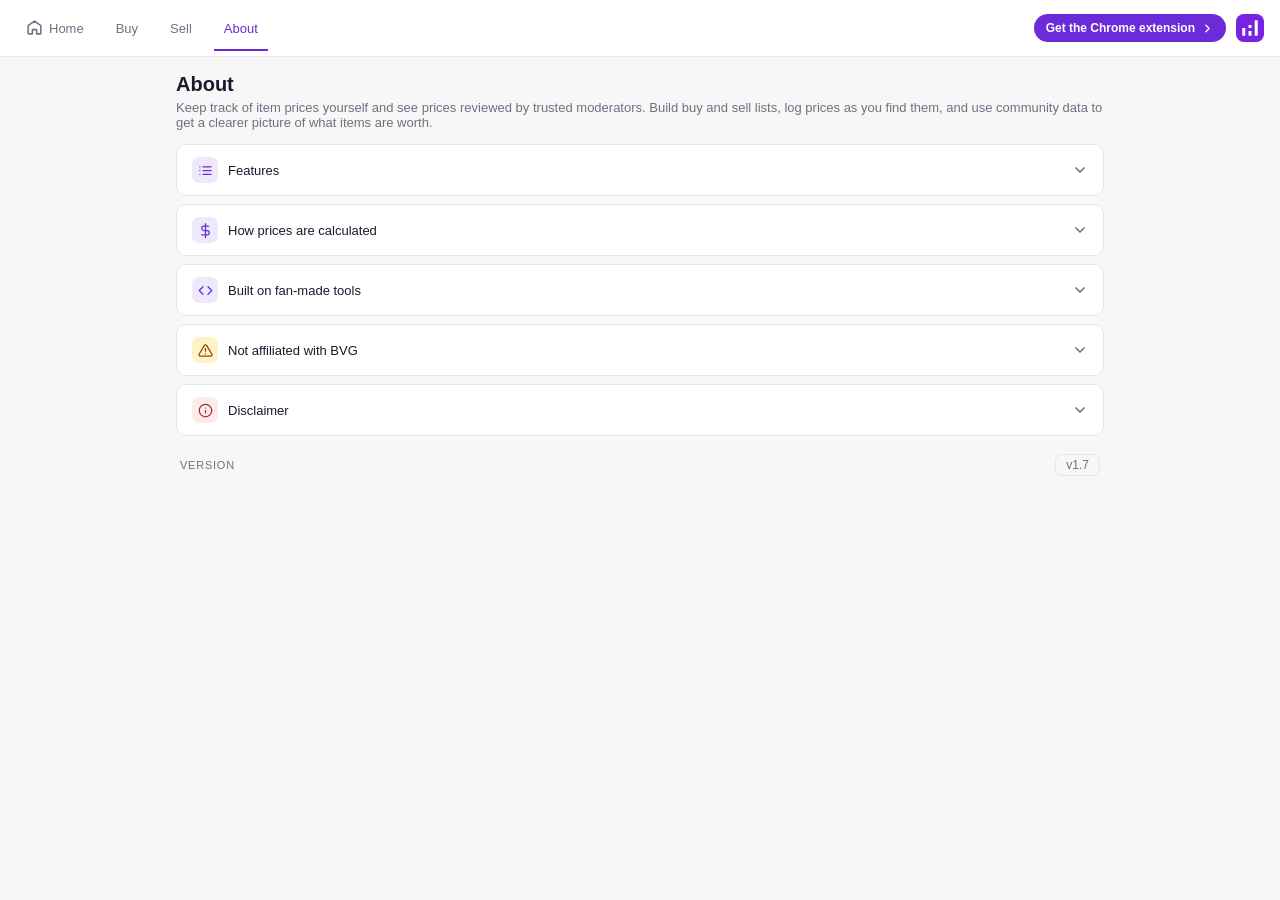
==== about.html @ 161c9d7c "Add files via upload" ====
<!DOCTYPE html>
<html lang="en">
<head>
  <meta charset="UTF-8" />
  <meta name="viewport" content="width=device-width, initial-scale=1.0" />
  <title>YoWorld Price Guide | YoWorld Item Prices and Trading</title>
  <meta name="description" content="YoWorld Price Guide: look up YoWorld item prices, see what items are trading for, and build your YoWorld buy and sell lists." />
  <meta name="keywords" content="YoWorld, YoWorld info, YoWorld price guide, YoWorld prices, YoWorld item values, YoWorld price checker, YoWorld trading, YoWorld buy and sell" />
  <meta name="theme-color" content="#6c2bd9" />
  <meta property="og:title" content="YoWorld Price Guide" />
  <meta property="og:description" content="Look up YoWorld item prices, see what items are trading for, and build your buy and sell lists." />
  <meta property="og:type" content="website" />
  <meta property="og:image" content="icons/logo-192.png" />
  <meta name="twitter:card" content="summary" />
  <link rel="icon" href="icons/logo-48.png" sizes="48x48" type="image/png" />
  <link rel="icon" href="icons/logo.svg" type="image/svg+xml" />
  <link rel="icon" href="icons/logo-192.png" sizes="192x192" type="image/png" />
  <link rel="apple-touch-icon" href="icons/logo-192.png" />
  <link rel="stylesheet" href="style.css" />
  <link rel="stylesheet" href="site.css" />
</head>
<body data-page="info">

  <header>
    <nav>
      <a class="tab" data-tab="search" href="index.html" title="Home">
        <svg viewBox="0 0 24 24" fill="none" stroke="currentColor" stroke-width="2.2" stroke-linecap="round" stroke-linejoin="round" style="margin-right:6px"><path d="M3 9.5L12 3l9 6.5V20a1 1 0 0 1-1 1h-5v-6h-6v6H4a1 1 0 0 1-1-1z"/></svg>
        Home
      </a>
      <a class="tab" data-tab="buy" href="buy.html">
        Buy
        <span class="tab-badge hidden" id="header-buy-count">0</span>
      </a>
      <a class="tab" data-tab="sell" href="sell.html">
        Sell
        <span class="tab-badge hidden" id="header-sell-count">0</span>
      </a>
      <a class="tab active" data-tab="info" href="about.html">About</a>
    </nav>
    <div class="header-actions">
      <button id="close-btn" title="Close">✕</button>
    </div>
    <a class="extension-cta" href="https://chromewebstore.google.com/detail/yoworld-price-tracker/igjnolfolimleiaifpfkighmebpeecmc?hl=en-GB&utm_source=ext_sidebar" target="_blank" rel="noopener">
      Get the Chrome extension
      <svg viewBox="0 0 24 24" fill="none" stroke="currentColor" stroke-width="2.4" stroke-linecap="round" stroke-linejoin="round" width="13" height="13"><polyline points="9 18 15 12 9 6"/></svg>
    </a>
    <img class="site-logo" src="icons/logo.svg" alt="YoWorld Price Guide logo" />

  </header>

  <div id="price-request-banner" class="price-request-banner hidden"></div>
  <div id="submit-reminder-banner" class="price-request-banner hidden"></div>

  <main>

    <!-- SEARCH TAB -->
    <div class="tab-content" id="tab-search">
      <section class="landing">
        <div class="hero">
          <h1 class="hero-title">YoWorld Price Guide</h1>
          <p class="hero-sub">Community-tracked values for every YoWorld item. Search, compare, and build your buy or sell list.</p>
          <div class="search-box">
            <div class="input-wrap">
              <svg class="input-icon" viewBox="0 0 24 24" fill="none" stroke="#6c2bd9" stroke-width="2.2" stroke-linecap="round" stroke-linejoin="round"><circle cx="11" cy="11" r="7"/><line x1="16.5" y1="16.5" x2="22" y2="22"/></svg>
              <input id="search-input" type="text" placeholder="Search for an item…" />
            </div>
            <button id="search-btn">Search</button>
          </div>
          <p class="hero-hint">Part of a name works too, in any order. Try "hair latte".</p>
        </div>

        <div class="search-filter-row" style="margin-top:14px">
          <div class="segmented" role="group" aria-label="Filter by store status">
            <button class="segmented-opt active" data-action="search-status" data-status="all">All</button>
            <button class="segmented-opt" data-action="search-status" data-status="instore">In store</button>
            <button class="segmented-opt" data-action="search-status" data-status="discontinued">Discontinued</button>
          </div>
        </div>
        <div class="landing-features">
          <div class="feature-card">
            <span class="feature-icon">
              <svg viewBox="0 0 24 24" fill="none" stroke="currentColor" stroke-width="2.2" stroke-linecap="round" stroke-linejoin="round" width="20" height="20"><circle cx="11" cy="11" r="7"/><line x1="16.5" y1="16.5" x2="22" y2="22"/></svg>
            </span>
            <h3>Search the catalogue</h3>
            <p>Find any YoWorld item by name and see its price range.</p>
          </div>
          <div class="feature-card">
            <span class="feature-icon">
              <svg viewBox="0 0 24 24" fill="none" stroke="currentColor" stroke-width="2.2" stroke-linecap="round" stroke-linejoin="round" width="20" height="20"><path d="M9 11l3 3L22 4"/><path d="M21 12v7a2 2 0 0 1-2 2H5a2 2 0 0 1-2-2V5a2 2 0 0 1 2-2h11"/></svg>
            </span>
            <h3>Build your lists</h3>
            <p>Keep track of items you want to buy and sell, in one place.</p>
          </div>
          <div class="feature-card">
            <span class="feature-icon">
              <svg viewBox="0 0 24 24" fill="none" stroke="currentColor" stroke-width="2.2" stroke-linecap="round" stroke-linejoin="round" width="20" height="20"><polyline points="22 7 13.5 15.5 8.5 10.5 2 17"/><polyline points="16 7 22 7 22 13"/></svg>
            </span>
            <h3>Log and compare prices</h3>
            <p>Log prices you've seen and check them against community data.</p>
          </div>
        </div>

        <div class="pagination" id="pagination-top" style="margin-top:14px"></div>
        <div class="cards" id="search-results" style="margin-top:14px"></div>
        <div class="pagination" id="pagination"></div>
      </section>
    </div>

    <!-- BUY TAB -->
    <div class="tab-content" id="tab-buy">
      <section>
        <h2>Buy <span class="count-badge" id="buy-count">0</span></h2>
        <p class="subtitle">Items you are looking to buy.</p>
        <div id="buy-price-summary"></div>
        <div class="filter-row">
          <div class="search-box" style="flex:1">
            <div class="input-wrap">
              <svg class="input-icon" viewBox="0 0 24 24" fill="none" stroke="#6c2bd9" stroke-width="2.2" stroke-linecap="round" stroke-linejoin="round"><circle cx="11" cy="11" r="7"/><line x1="16.5" y1="16.5" x2="22" y2="22"/></svg>
              <input id="buy-search" type="text" placeholder="Filter…" />
            </div>
          </div>
          <button type="button" id="buy-filter-btn" class="filter-btn" title="Open filters">
            <svg viewBox="0 0 24 24" fill="none" stroke="currentColor" stroke-width="2" stroke-linecap="round" stroke-linejoin="round" width="16" height="16"><polygon points="22 3 2 3 10 12.46 10 19 14 21 14 12.46 22 3"/></svg>
            <span id="buy-filter-count" class="filter-count hidden">0</span>
          </button>
        </div>
        <div id="buy-filter-panel" class="filter-panel hidden">
          <div class="filter-panel-header">
            <h3>Filters</h3>
            <button type="button" id="buy-filter-close" class="filter-close-btn" title="Close">✕</button>
          </div>
          <div class="filter-panel-content">
            <div class="filter-section">
              <h4>Sort</h4>
              <label class="filter-option">
                <input type="radio" name="buy-sort-option" value="none" data-action="set-sort-option" checked />
                <span>None</span>
              </label>
              <label class="filter-option">
                <input type="radio" name="buy-sort-option" value="category" data-action="set-sort-option" />
                <span>By Category</span>
              </label>
            </div>
            <div class="filter-section">
              <h4>In Store</h4>
              <label class="filter-option">
                <input type="radio" name="buy-instore" value="" checked />
                <span>All</span>
              </label>
              <label class="filter-option">
                <input type="radio" name="buy-instore" value="true" />
                <span>In Store</span>
              </label>
              <label class="filter-option">
                <input type="radio" name="buy-instore" value="false" />
                <span>Not In Store</span>
              </label>
            </div>
            <div class="filter-section">
              <h4>Categories</h4>
              <div id="buy-category-filter-menu" class="category-filter-menu-inline"></div>
            </div>
          </div>
        </div>
        <select id="buy-category" class="sort-select" style="width:100%;margin-bottom:14px;display:none;"></select>
        <label id="select-all-row-buy" class="select-all-row hidden">
          <input type="checkbox" id="select-all-buy-checkbox" data-action="select-all-buy" />
          Select all
        </label>
        <div class="pagination" id="buy-pagination-top"></div>
        <div class="cards" id="buy-cards"></div>
        <div class="pagination" id="buy-pagination"></div>

      </section>
      <div id="paintboard-bar-buy" class="paintboard-bar">
          <div class="paintboard-sidebar-title">Export</div>
          <div class="format-options">
            <label class="format-option">
              <input type="radio" name="export-format-buy" value="board" data-action="set-export-format" data-list="buy" checked />
              <span class="format-option-title">Paintboard</span>
              <span class="format-option-desc">390 × 260</span>
            </label>
            <label class="format-option">
              <input type="radio" name="export-format-buy" value="facebook" data-action="set-export-format" data-list="buy" />
              <span class="format-option-title">FB Post</span>
              <span class="format-option-desc">1080 × 1350</span>
            </label>
          </div>
          <div id="paintboard-preview-panel-buy" class="paintboard-preview-panel hidden">
            <div id="export-buy-status" class="export-list-status">Select items to export</div>
            <div class="export-preview-wrap">
              <iframe id="export-preview-buy" class="export-preview-frame" title="Export preview"></iframe>
              <div id="export-preview-empty-buy" class="export-preview-empty">Select items to preview the board</div>
            </div>
            <div id="export-preview-more-buy" class="export-preview-more" hidden></div>
          </div>
          <button class="paintboard-bar-close" data-action="close-paintboard-buy" title="Close">
            <svg viewBox="0 0 24 24" fill="none" stroke="currentColor" stroke-width="2.4" stroke-linecap="round" stroke-linejoin="round" width="12" height="12"><polyline points="9 18 15 12 9 6"/></svg>
          </button>
          <button class="paintboard-expand-btn" data-action="toggle-paintboard-buy" title="Expand export">
            <svg viewBox="0 0 24 24" fill="none" stroke="currentColor" stroke-width="2.4" stroke-linecap="round" stroke-linejoin="round" width="12" height="12"><polyline points="15 18 9 12 15 6"/></svg>
          </button>
          <div class="bg-picker">
            <button id="bulk-card-bg-btn-buy" class="bg-swatch-main" data-action="toggle-bg-picker" title="Bulk edit card backgrounds">C</button>
            <div id="bulk-card-bg-menu-buy" class="bg-picker-menu bg-picker-menu--list hidden"></div>
          </div>
          <div class="bg-picker">
            <button id="export-background-btn-buy" class="bg-swatch-main" data-action="toggle-bg-picker" title="Background">Bg</button>
            <div id="export-background-menu-buy" class="bg-picker-menu bg-picker-menu--list hidden"></div>
          </div>
          <div class="bg-picker">
            <button id="export-badge-color-btn-buy" class="bg-swatch-main" data-action="toggle-bg-picker" title="Text colour">T</button>
            <div id="export-badge-color-menu-buy" class="bg-picker-menu bg-picker-menu--list hidden"></div>
          </div>
          <div class="bg-picker">
            <button id="export-effect-btn-buy" class="font-swatch-main" data-action="toggle-bg-picker" title="Glow">
              <svg viewBox="0 0 24 24" fill="none" stroke="currentColor" stroke-width="2" stroke-linecap="round" stroke-linejoin="round" width="11" height="11"><path d="M15 14c.2-1 .7-1.7 1.5-2.5 1-.9 1.5-2.2 1.5-3.5A6 6 0 0 0 6 8c0 1 .2 2.2 1.5 3.5.7.7 1.3 1.5 1.5 2.5"/><path d="M9 18h6"/><path d="M10 22h4"/></svg>
            </button>
            <div id="export-effect-menu-buy" class="bg-picker-menu bg-picker-menu--list hidden"></div>
          </div>
          <div class="bg-picker">
            <button id="export-border-btn-buy" class="font-swatch-main" data-action="toggle-bg-picker" title="Border">
              <svg viewBox="0 0 24 24" fill="none" stroke="currentColor" stroke-width="2" stroke-linecap="round" stroke-linejoin="round" width="11" height="11"><rect x="3" y="3" width="18" height="18" rx="6"/></svg>
            </button>
            <div id="export-border-menu-buy" class="bg-picker-menu bg-picker-menu--list hidden"></div>
          </div>
          <div class="bg-picker">
            <button id="export-font-btn-buy" class="font-swatch-main" data-action="toggle-bg-picker" title="Export font">Aa</button>
            <div id="export-font-menu-buy" class="bg-picker-menu hidden"></div>
          </div>
          <div id="export-count-picker-buy" class="bg-picker">
            <button id="export-count-btn-buy" class="font-swatch-main" data-action="toggle-bg-picker" title="Items per board">6</button>
            <div id="export-count-menu-buy" class="bg-picker-menu hidden"></div>
          </div>
          <div class="bg-picker">
            <button id="export-settings-btn-buy" class="font-swatch-main" data-action="toggle-bg-picker" title="Export settings">
              <svg viewBox="0 0 24 24" fill="none" stroke="currentColor" stroke-width="2" stroke-linecap="round" stroke-linejoin="round" width="11" height="11"><circle cx="12" cy="12" r="3"/><path d="M19.4 15a1.65 1.65 0 0 0 .33 1.82l.06.06a2 2 0 0 1-2.83 2.83l-.06-.06a1.65 1.65 0 0 0-1.82-.33 1.65 1.65 0 0 0-1 1.51V21a2 2 0 0 1-4 0v-.09A1.65 1.65 0 0 0 9 19.4a1.65 1.65 0 0 0-1.82.33l-.06.06a2 2 0 0 1-2.83-2.83l.06-.06A1.65 1.65 0 0 0 4.68 15a1.65 1.65 0 0 0-1.51-1H3a2 2 0 0 1 0-4h.09A1.65 1.65 0 0 0 4.6 9a1.65 1.65 0 0 0-.33-1.82l-.06-.06a2 2 0 0 1 2.83-2.83l.06.06A1.65 1.65 0 0 0 9 4.68a1.65 1.65 0 0 0 1-1.51V3a2 2 0 0 1 4 0v.09a1.65 1.65 0 0 0 1 1.51 1.65 1.65 0 0 0 1.82-.33l.06-.06a2 2 0 0 1 2.83 2.83l-.06.06A1.65 1.65 0 0 0 19.4 9a1.65 1.65 0 0 0 1.51 1H21a2 2 0 0 1 0 4h-.09a1.65 1.65 0 0 0-1.51 1z"/></svg>
            </button>
            <div id="export-settings-menu-buy" class="bg-picker-menu bg-picker-menu--list hidden">
              <label class="export-settings-row">
                <input type="checkbox" id="export-show-badge-buy" data-action="set-export-show-badge" checked />
                Show buy/sell badge
              </label>
            </div>
          </div>
          <div class="paintboard-footer">
              <button id="export-buy-png-btn" class="paintboard-export-btn" data-action="export-buy-png" disabled>
              <svg viewBox="0 0 24 24" fill="none" stroke="currentColor" stroke-width="2.2" stroke-linecap="round" stroke-linejoin="round"><path d="M12 2C6.5 2 2 6.5 2 12s4.5 10 10 10c.926 0 1.648-.746 1.648-1.688 0-.437-.18-.835-.437-1.125-.29-.289-.438-.652-.438-1.125a1.64 1.64 0 0 1 1.668-1.668h1.996c3.051 0 5.555-2.503 5.555-5.554C21.965 6.012 17.461 2 12 2z"/><circle cx="6.5" cy="11.5" r="1.5" fill="currentColor" stroke="none"/><circle cx="9.5" cy="7.5" r="1.5" fill="currentColor" stroke="none"/><circle cx="14.5" cy="7.5" r="1.5" fill="currentColor" stroke="none"/><circle cx="17.5" cy="11.5" r="1.5" fill="currentColor" stroke="none"/></svg>
              <span id="export-buy-label">Export</span>
            </button>
          </div>
        </div>
    </div>

    <!-- SELL TAB -->
    <div class="tab-content" id="tab-sell">
      <section>
        <h2>Sell <span class="count-badge" id="sell-count">0</span></h2>
        <p class="subtitle">Items you are looking to sell.</p>
        <div id="sell-price-summary"></div>
        <div class="filter-row">
          <div class="search-box" style="flex:1">
            <div class="input-wrap">
              <svg class="input-icon" viewBox="0 0 24 24" fill="none" stroke="#6c2bd9" stroke-width="2.2" stroke-linecap="round" stroke-linejoin="round"><circle cx="11" cy="11" r="7"/><line x1="16.5" y1="16.5" x2="22" y2="22"/></svg>
              <input id="sell-search" type="text" placeholder="Filter…" />
            </div>
          </div>
          <button type="button" id="sell-filter-btn" class="filter-btn" title="Open filters">
            <svg viewBox="0 0 24 24" fill="none" stroke="currentColor" stroke-width="2" stroke-linecap="round" stroke-linejoin="round" width="16" height="16"><polygon points="22 3 2 3 10 12.46 10 19 14 21 14 12.46 22 3"/></svg>
            <span id="sell-filter-count" class="filter-count hidden">0</span>
          </button>
        </div>
        <div id="sell-filter-panel" class="filter-panel hidden">
          <div class="filter-panel-header">
            <h3>Filters</h3>
            <button type="button" id="sell-filter-close" class="filter-close-btn" title="Close">✕</button>
          </div>
          <div class="filter-panel-content">
            <div class="filter-section">
              <h4>Sort</h4>
              <label class="filter-option">
                <input type="radio" name="sell-sort-option" value="none" data-action="set-sort-option" checked />
                <span>None</span>
              </label>
              <label class="filter-option">
                <input type="radio" name="sell-sort-option" value="category" data-action="set-sort-option" />
                <span>By Category</span>
              </label>
            </div>
            <div class="filter-section">
              <h4>In Store</h4>
              <label class="filter-option">
                <input type="radio" name="sell-instore" value="" checked />
                <span>All</span>
              </label>
              <label class="filter-option">
                <input type="radio" name="sell-instore" value="true" />
                <span>In Store</span>
              </label>
              <label class="filter-option">
                <input type="radio" name="sell-instore" value="false" />
                <span>Not In Store</span>
              </label>
            </div>
            <div class="filter-section">
              <h4>Categories</h4>
              <div id="sell-category-filter-menu" class="category-filter-menu-inline"></div>
            </div>
          </div>
        </div>
        <select id="sell-category" class="sort-select" style="width:100%;margin-bottom:14px;display:none;"></select>
        <label id="select-all-row-sell" class="select-all-row hidden">
          <input type="checkbox" id="select-all-sell-checkbox" data-action="select-all-sell" />
          Select all
        </label>
        <div class="pagination" id="sell-pagination-top"></div>
        <div class="cards" id="sell-cards"></div>
        <div class="pagination" id="sell-pagination"></div>

      </section>
      <div id="paintboard-bar-sell" class="paintboard-bar">
          <div class="paintboard-sidebar-title">Export</div>
          <div class="format-options">
            <label class="format-option">
              <input type="radio" name="export-format-sell" value="board" data-action="set-export-format" data-list="sell" checked />
              <span class="format-option-title">Paintboard</span>
              <span class="format-option-desc">390 × 260</span>
            </label>
            <label class="format-option">
              <input type="radio" name="export-format-sell" value="facebook" data-action="set-export-format" data-list="sell" />
              <span class="format-option-title">FB Post</span>
              <span class="format-option-desc">1080 × 1350</span>
            </label>
          </div>
          <div id="paintboard-preview-panel-sell" class="paintboard-preview-panel hidden">
            <div id="export-sell-status" class="export-list-status">Select items to export</div>
            <div class="export-preview-wrap">
              <iframe id="export-preview-sell" class="export-preview-frame" title="Export preview"></iframe>
              <div id="export-preview-empty-sell" class="export-preview-empty">Select items to preview the board</div>
            </div>
            <div id="export-preview-more-sell" class="export-preview-more" hidden></div>
          </div>
          <button class="paintboard-bar-close" data-action="close-paintboard-sell" title="Close">
            <svg viewBox="0 0 24 24" fill="none" stroke="currentColor" stroke-width="2.4" stroke-linecap="round" stroke-linejoin="round" width="12" height="12"><polyline points="9 18 15 12 9 6"/></svg>
          </button>
          <button class="paintboard-expand-btn" data-action="toggle-paintboard-sell" title="Expand export">
            <svg viewBox="0 0 24 24" fill="none" stroke="currentColor" stroke-width="2.4" stroke-linecap="round" stroke-linejoin="round" width="12" height="12"><polyline points="15 18 9 12 15 6"/></svg>
          </button>
          <div class="bg-picker">
            <button id="bulk-card-bg-btn-sell" class="bg-swatch-main" data-action="toggle-bg-picker" title="Bulk edit card backgrounds">C</button>
            <div id="bulk-card-bg-menu-sell" class="bg-picker-menu bg-picker-menu--list hidden"></div>
          </div>
          <div class="bg-picker">
            <button id="export-background-btn-sell" class="bg-swatch-main" data-action="toggle-bg-picker" title="Background">Bg</button>
            <div id="export-background-menu-sell" class="bg-picker-menu bg-picker-menu--list hidden"></div>
          </div>
          <div class="bg-picker">
            <button id="export-badge-color-btn-sell" class="bg-swatch-main" data-action="toggle-bg-picker" title="Text colour">T</button>
            <div id="export-badge-color-menu-sell" class="bg-picker-menu bg-picker-menu--list hidden"></div>
          </div>
          <div class="bg-picker">
            <button id="export-effect-btn-sell" class="font-swatch-main" data-action="toggle-bg-picker" title="Glow">
              <svg viewBox="0 0 24 24" fill="none" stroke="currentColor" stroke-width="2" stroke-linecap="round" stroke-linejoin="round" width="11" height="11"><path d="M15 14c.2-1 .7-1.7 1.5-2.5 1-.9 1.5-2.2 1.5-3.5A6 6 0 0 0 6 8c0 1 .2 2.2 1.5 3.5.7.7 1.3 1.5 1.5 2.5"/><path d="M9 18h6"/><path d="M10 22h4"/></svg>
            </button>
            <div id="export-effect-menu-sell" class="bg-picker-menu bg-picker-menu--list hidden"></div>
          </div>
          <div class="bg-picker">
            <button id="export-border-btn-sell" class="font-swatch-main" data-action="toggle-bg-picker" title="Border">
              <svg viewBox="0 0 24 24" fill="none" stroke="currentColor" stroke-width="2" stroke-linecap="round" stroke-linejoin="round" width="11" height="11"><rect x="3" y="3" width="18" height="18" rx="6"/></svg>
            </button>
            <div id="export-border-menu-sell" class="bg-picker-menu bg-picker-menu--list hidden"></div>
          </div>
          <div class="bg-picker">
            <button id="export-font-btn-sell" class="font-swatch-main" data-action="toggle-bg-picker" title="Export font">Aa</button>
            <div id="export-font-menu-sell" class="bg-picker-menu hidden"></div>
          </div>
          <div id="export-count-picker-sell" class="bg-picker">
            <button id="export-count-btn-sell" class="font-swatch-main" data-action="toggle-bg-picker" title="Items per board">6</button>
            <div id="export-count-menu-sell" class="bg-picker-menu hidden"></div>
          </div>
          <div class="bg-picker">
            <button id="export-settings-btn-sell" class="font-swatch-main" data-action="toggle-bg-picker" title="Export settings">
              <svg viewBox="0 0 24 24" fill="none" stroke="currentColor" stroke-width="2" stroke-linecap="round" stroke-linejoin="round" width="11" height="11"><circle cx="12" cy="12" r="3"/><path d="M19.4 15a1.65 1.65 0 0 0 .33 1.82l.06.06a2 2 0 0 1-2.83 2.83l-.06-.06a1.65 1.65 0 0 0-1.82-.33 1.65 1.65 0 0 0-1 1.51V21a2 2 0 0 1-4 0v-.09A1.65 1.65 0 0 0 9 19.4a1.65 1.65 0 0 0-1.82.33l-.06.06a2 2 0 0 1-2.83-2.83l.06-.06A1.65 1.65 0 0 0 4.68 15a1.65 1.65 0 0 0-1.51-1H3a2 2 0 0 1 0-4h.09A1.65 1.65 0 0 0 4.6 9a1.65 1.65 0 0 0-.33-1.82l-.06-.06a2 2 0 0 1 2.83-2.83l.06.06A1.65 1.65 0 0 0 9 4.68a1.65 1.65 0 0 0 1-1.51V3a2 2 0 0 1 4 0v.09a1.65 1.65 0 0 0 1 1.51 1.65 1.65 0 0 0 1.82-.33l.06-.06a2 2 0 0 1 2.83 2.83l-.06.06A1.65 1.65 0 0 0 19.4 9a1.65 1.65 0 0 0 1.51 1H21a2 2 0 0 1 0 4h-.09a1.65 1.65 0 0 0-1.51 1z"/></svg>
            </button>
            <div id="export-settings-menu-sell" class="bg-picker-menu bg-picker-menu--list hidden">
              <label class="export-settings-row">
                <input type="checkbox" id="export-show-badge-sell" data-action="set-export-show-badge" checked />
                Show buy/sell badge
              </label>
            </div>
          </div>
          <div class="paintboard-footer">
              <button id="export-sell-png-btn" class="paintboard-export-btn" data-action="export-sell-png" disabled>
              <svg viewBox="0 0 24 24" fill="none" stroke="currentColor" stroke-width="2.2" stroke-linecap="round" stroke-linejoin="round"><path d="M12 2C6.5 2 2 6.5 2 12s4.5 10 10 10c.926 0 1.648-.746 1.648-1.688 0-.437-.18-.835-.437-1.125-.29-.289-.438-.652-.438-1.125a1.64 1.64 0 0 1 1.668-1.668h1.996c3.051 0 5.555-2.503 5.555-5.554C21.965 6.012 17.461 2 12 2z"/><circle cx="6.5" cy="11.5" r="1.5" fill="currentColor" stroke="none"/><circle cx="9.5" cy="7.5" r="1.5" fill="currentColor" stroke="none"/><circle cx="14.5" cy="7.5" r="1.5" fill="currentColor" stroke="none"/><circle cx="17.5" cy="11.5" r="1.5" fill="currentColor" stroke="none"/></svg>
              <span id="export-sell-label">Export</span>
            </button>
          </div>
        </div>
    </div>

    <!-- INFO TAB -->
    <div class="tab-content active" id="tab-info">
      <div class="info-wrap">

        <p class="info-title">About</p>
        <p class="info-sub">Keep track of item prices yourself and see prices reviewed by trusted moderators. Build buy and sell lists, log prices as you find them, and use community data to get a clearer picture of what items are worth.</p>

        <div class="info-card">
          <button class="acc-btn" data-action="info-accordion" aria-expanded="false">
            <span class="acc-icon">
              <svg viewBox="0 0 24 24" fill="none" stroke="currentColor" stroke-width="2" stroke-linecap="round" stroke-linejoin="round" width="15" height="15"><line x1="8" y1="6" x2="21" y2="6"/><line x1="8" y1="12" x2="21" y2="12"/><line x1="8" y1="18" x2="21" y2="18"/><line x1="3" y1="6" x2="3.01" y2="6"/><line x1="3" y1="12" x2="3.01" y2="12"/><line x1="3" y1="18" x2="3.01" y2="18"/></svg>
            </span>
            <span class="acc-label">Features</span>
            <svg class="acc-chevron" viewBox="0 0 24 24" fill="none" stroke="currentColor" stroke-width="2.5" stroke-linecap="round" stroke-linejoin="round" width="16" height="16"><polyline points="6 9 12 15 18 9"/></svg>
          </button>
          <div class="acc-body">
            <div class="acc-body-inner">
              <ul class="feature-list">
                <li><span class="feat-dot"></span><span>Search the YoWorld item catalogue</span></li>
                <li><span class="feat-dot"></span><span>Track items on your buy &amp; sell lists</span></li>
                <li><span class="feat-dot"></span><span>Log prices manually and view history charts</span></li>
                <li><span class="feat-dot"></span><span>See prices reviewed by trusted moderators</span></li>
              </ul>
            </div>
          </div>
        </div>

        <div class="info-card">
          <button class="acc-btn" data-action="info-accordion" aria-expanded="false">
            <span class="acc-icon">
              <svg viewBox="0 0 24 24" fill="none" stroke="currentColor" stroke-width="2" stroke-linecap="round" stroke-linejoin="round" width="15" height="15"><line x1="12" y1="1" x2="12" y2="23"/><path d="M17 5H9.5a3.5 3.5 0 0 0 0 7h5a3.5 3.5 0 0 1 0 7H6"/></svg>
            </span>
            <span class="acc-label">How prices are calculated</span>
            <svg class="acc-chevron" viewBox="0 0 24 24" fill="none" stroke="currentColor" stroke-width="2.5" stroke-linecap="round" stroke-linejoin="round" width="16" height="16"><polyline points="6 9 12 15 18 9"/></svg>
          </button>
          <div class="acc-body">
            <div class="acc-body-inner">
              <div class="faq-item">
                <p class="faq-q">Where does the price data come from?</p>
                <p class="faq-a">Prices are calculated using real trade data logged by community members and approved by moderators.</p>
              </div>
              <div class="faq-item">
                <p class="faq-q">How is the price range worked out?</p>
                <p class="faq-a">Once enough logs are approved, the min and max are calculated from actual trades, trimming extreme outliers so one unusually high or low trade doesn't skew the guide.</p>
              </div>
              <div class="faq-item">
                <p class="faq-q">How accurate is it?</p>
                <p class="faq-a">The more price logs an item has, the more accurate its range. Items with few logs may show a wider or less reliable range.</p>
              </div>
            </div>
          </div>
        </div>

        <div class="info-card">
          <button class="acc-btn" data-action="info-accordion" aria-expanded="false">
            <span class="acc-icon">
              <svg viewBox="0 0 24 24" fill="none" stroke="currentColor" stroke-width="2" stroke-linecap="round" stroke-linejoin="round" width="15" height="15"><polyline points="16 18 22 12 16 6"/><polyline points="8 6 2 12 8 18"/></svg>
            </span>
            <span class="acc-label">Built on fan-made tools</span>
            <svg class="acc-chevron" viewBox="0 0 24 24" fill="none" stroke="currentColor" stroke-width="2.5" stroke-linecap="round" stroke-linejoin="round" width="16" height="16"><polyline points="6 9 12 15 18 9"/></svg>
          </button>
          <div class="acc-body">
            <div class="acc-body-inner">
              <p class="info-body">This extension is built using community-made tools and unofficial resources. Neither the item data nor prices shown are official information from BVG.</p>
            </div>
          </div>
        </div>

        <div class="info-card">
          <button class="acc-btn" data-action="info-accordion" aria-expanded="false">
            <span class="acc-icon acc-icon--warn">
              <svg viewBox="0 0 24 24" fill="none" stroke="currentColor" stroke-width="2" stroke-linecap="round" stroke-linejoin="round" width="15" height="15"><path d="M10.29 3.86L1.82 18a2 2 0 0 0 1.71 3h16.94a2 2 0 0 0 1.71-3L13.71 3.86a2 2 0 0 0-3.42 0z"/><line x1="12" y1="9" x2="12" y2="13"/><line x1="12" y1="17" x2="12.01" y2="17"/></svg>
            </span>
            <span class="acc-label">Not affiliated with BVG</span>
            <svg class="acc-chevron" viewBox="0 0 24 24" fill="none" stroke="currentColor" stroke-width="2.5" stroke-linecap="round" stroke-linejoin="round" width="16" height="16"><polyline points="6 9 12 15 18 9"/></svg>
          </button>
          <div class="acc-body">
            <div class="acc-body-inner">
              <p class="warn-body">This is an unofficial fan-made tool. It is not affiliated with, endorsed by, or connected to Big Viking Games in any way. YoWorld and all related assets are property of Big Viking Games.</p>
            </div>
          </div>
        </div>

        <div class="info-card">
          <button class="acc-btn" data-action="info-accordion" aria-expanded="false">
            <span class="acc-icon acc-icon--danger">
              <svg viewBox="0 0 24 24" fill="none" stroke="currentColor" stroke-width="2" stroke-linecap="round" stroke-linejoin="round" width="15" height="15"><circle cx="12" cy="12" r="10"/><line x1="12" y1="16" x2="12" y2="12"/><line x1="12" y1="8" x2="12.01" y2="8"/></svg>
            </span>
            <span class="acc-label">Disclaimer</span>
            <svg class="acc-chevron" viewBox="0 0 24 24" fill="none" stroke="currentColor" stroke-width="2.5" stroke-linecap="round" stroke-linejoin="round" width="16" height="16"><polyline points="6 9 12 15 18 9"/></svg>
          </button>
          <div class="acc-body">
            <div class="acc-body-inner">
              <p class="danger-body">All prices are estimates logged and reviewed by community members and may not reflect actual in-game values. Always use your own judgement when trading.</p>
            </div>
          </div>
        </div>

        <div class="info-version-row">
          <span class="info-version-label">Version</span>
          <span class="info-version-val">v1.7</span>
        </div>

      </div>
    </div>

  </main>

  <!-- DETAIL PAGE -->
  <div id="detail-page" class="detail-page hidden">
    <div class="detail-header">
      <div id="detail-header-actions" style="display:flex;gap:6px"></div>
      <button id="detail-close-btn" title="Close">✕</button>
    </div>
    <div id="detail-body" class="detail-body"></div>
  </div>

  <script src="site-storage.js"></script>
  <script src="app.js"></script>
</body>
</html>
---- style.css ----
* {
  margin: 0;
  padding: 0;
  box-sizing: border-box;
}

:root {
  --purple: #6c2bd9;
  --purple-light: #ede9fb;
  --purple-mid: #7c3aed;
  --text: #1a1a2e;
  --muted: #6b7280;
  --border: #e5e7eb;
  --bg: #F8F7F7;
  --surface: #ffffff;
}

html, body {
  width: 100%;
  height: 100%;
  background: var(--bg);
  font-family: -apple-system, BlinkMacSystemFont, "Segoe UI", sans-serif;
  color: var(--text);
  font-size: 14px;
  overflow-x: hidden;
}

/* ── HEADER ── */
header {
  display: flex;
  align-items: center;
  gap: 10px;
  padding: 14px 16px 0;
  background: var(--surface);
  justify-content: space-between;
  position: fixed;
  top: 0;
  left: 0;
  right: 0;
  z-index: 60;
  border-bottom: 1px solid var(--border);
}

#close-btn,
#detail-close-btn {
  background: none;
  border: none;
  cursor: pointer;
  font-size: 14px;
  color: var(--muted);
  border-radius: 6px;
  line-height: 1;
  flex-shrink: 0;
}

#close-btn {
  padding: 4px 6px 16px;
  align-self: flex-start;
}

#detail-close-btn {
  padding: 4px 6px;
}

#close-btn:hover,
#detail-close-btn:hover {
  background: var(--border);
  color: var(--text);
}

.header-actions {
  display: flex;
  align-items: flex-start;
  gap: 2px;
  flex-shrink: 0;
}

/* ── PRICE REQUEST BANNER ── */
.price-request-banner {
  display: flex;
  align-items: center;
  justify-content: space-between;
  gap: 10px;
  padding: 10px 16px;
  background: var(--purple-light);
  border-bottom: 1px solid var(--border);
}

.price-request-banner.hidden {
  display: none;
}

.price-request-banner-text {
  font-size: 13px;
  font-weight: 500;
  color: var(--purple);
  line-height: 1.4;
}

.price-request-banner-link {
  background: none;
  border: none;
  cursor: pointer;
  font: inherit;
  font-weight: 500;
  color: var(--purple);
  text-align: left;
  padding: 0;
}

.price-request-banner-link:hover {
  text-decoration: underline;
}

.price-request-banner-arrow {
  font-weight: 700;
}

.price-request-banner-item {
  background: none;
  border: none;
  cursor: pointer;
  font: inherit;
  font-weight: 600;
  color: var(--purple);
  padding: 0;
  text-decoration: underline;
}

.price-request-banner-dismiss {
  background: none;
  border: none;
  cursor: pointer;
  font-size: 13px;
  color: var(--purple);
  padding: 2px 6px;
  border-radius: 6px;
  line-height: 1;
  flex-shrink: 0;
}

.price-request-banner-dismiss:hover {
  background: rgba(108, 43, 217, 0.15);
}

.submit-reminder-actions {
  display: flex;
  align-items: center;
  gap: 8px;
  flex-shrink: 0;
}

.submit-reminder-btn {
  background: var(--purple);
  color: #fff;
  border: none;
  border-radius: 6px;
  padding: 6px 12px;
  font-size: 12px;
  font-weight: 600;
  cursor: pointer;
  white-space: nowrap;
}

.submit-reminder-btn:hover { opacity: 0.85; }
.submit-reminder-btn:disabled { opacity: 0.5; cursor: not-allowed; }

nav {
  display: flex;
  gap: 12px;
}

.tab {
  background: none;
  border: none;
  cursor: pointer;
  font-size: 13px;
  font-weight: 500;
  color: var(--muted);
  padding: 0 10px 12px;
  border-bottom: 2px solid transparent;
  transition: color 0.15s, border-color 0.15s;
  white-space: nowrap;
  display: flex;
  align-items: center;
  justify-content: center;
}

.tab svg {
  width: 17px;
  height: 17px;
  margin-bottom: 1px;
}

.tab-badge {
  display: inline-flex;
  align-items: center;
  justify-content: center;
  background: var(--purple-light);
  color: var(--purple);
  font-size: 10px;
  font-weight: 700;
  border-radius: 20px;
  padding: 1px 6px;
  margin-left: 6px;
}

.tab-badge.hidden {
  display: none;
}

.tab.active {
  color: var(--purple);
  border-bottom-color: var(--purple);
}

.tab:hover:not(.active) {
  color: var(--text);
}

/* ── MAIN ── */
main {
  padding: 0 16px 24px;
  overflow-y: auto;
  height: calc(100vh - 57px);
}

.tab-content {
  display: none;
}

.tab-content.active {
  display: block;
}

section {
  margin-top: 20px;
}

h2 {
  font-size: 22px;
  font-weight: 700;
  line-height: 1.2;
  margin-bottom: 4px;
}

.refresh-row {
  display: flex;
  align-items: center;
  gap: 10px;
  margin-bottom: 12px;
}

#refresh-btn {
  display: flex;
  align-items: center;
  gap: 5px;
  background: var(--purple-light);
  color: var(--purple);
  border: none;
  border-radius: 8px;
  padding: 6px 12px;
  font-size: 12px;
  font-weight: 600;
  cursor: pointer;
  flex-shrink: 0;
}

#refresh-btn svg {
  width: 13px;
  height: 13px;
}

#refresh-btn:hover { background: #ddd6fe; }
#refresh-btn:disabled { background: var(--border); color: var(--muted); cursor: default; }

#last-refreshed {
  font-size: 11px;
  color: var(--muted);
}

.subtitle {
  color: var(--muted);
  font-size: 12.5px;
  line-height: 1.5;
  margin-bottom: 14px;
}

/* ── ITEM CARDS ── */
.cards {
  display: flex;
  flex-direction: column;
  gap: 10px;
}

.card {
  display: flex;
  border: 1px solid var(--border);
  border-radius: 10px;
  overflow: hidden;
  background: var(--surface);
  transition: box-shadow 0.15s, border-color 0.15s;
}

.card[data-detail-id]:hover {
  box-shadow: 0 4px 12px rgba(108, 43, 217, 0.1);
  border-color: #c4b5fd;
}

.price-card {
  transition: box-shadow 0.15s, border-color 0.15s, opacity 0.15s;
}

.price-card.dragging {
  opacity: 0.4;
  cursor: grabbing;
}

.price-card.drag-over {
  border-color: var(--purple);
  box-shadow: 0 0 0 2px var(--purple-light);
}

.price-card[data-detail-id]:hover {
  box-shadow: 0 4px 12px rgba(108, 43, 217, 0.1);
  border-color: #c4b5fd;
}

.card-thumb {
  width: 100px;
  flex-shrink: 0;
  background: var(--surface);
  display: flex;
  flex-direction: column;
  align-items: center;
  justify-content: center;
  gap: 6px;
  padding: 10px 6px;
}

.card-thumb img {
  width: 54px;
  height: 36px;
  object-fit: contain;
}

.detail-body img.item-thumb {
  width: 40px;
  height: 40px;
  object-fit: contain;
}

.card-thumb .thumb-placeholder {
  width: 54px;
  height: 36px;
  background: linear-gradient(135deg, #d8b4fe 0%, #f9a8d4 100%);
  border-radius: 6px;
}

.card-meta {
  font-size: 11px;
  color: var(--muted);
  text-align: center;
  line-height: 1.4;
}

.card-meta .bids {
  font-weight: 600;
  color: var(--text);
}

.card-body {
  padding: 12px 12px;
  flex: 1;
  display: flex;
  flex-direction: column;
  gap: 6px;
  justify-content: center;
}

.card-name {
  font-weight: 600;
  font-size: 13.5px;
}

.shop-badge {
  display: inline-flex;
  vertical-align: middle;
}

.shop-icon {
  color: var(--purple, #6c2bd9);
  flex-shrink: 0;
}

.card-row {
  display: flex;
  flex-direction: column;
  gap: 1px;
}

.card-label {
  font-size: 11px;
  color: var(--muted);
}

.card-value {
  font-size: 13px;
  font-weight: 500;
  display: flex;
  align-items: center;
  gap: 4px;
}

.currency-icon {
  width: 16px;
  height: 16px;
  object-fit: contain;
  flex-shrink: 0;
}

.count-badge {
  display: inline-flex;
  align-items: center;
  justify-content: center;
  background: var(--purple-light);
  color: var(--purple);
  font-size: 13px;
  font-weight: 700;
  border-radius: 20px;
  padding: 1px 9px;
  margin-left: 6px;
  vertical-align: middle;
}

.price-badge {
  display: inline-flex;
  align-items: center;
  gap: 2px;
  border-radius: 4px;
  padding: 2px 5px;
  margin-left: 4px;
  vertical-align: middle;
  font-size: 10px;
  font-weight: 700;
}

.price-badge svg {
  width: 12px;
  height: 12px;
  flex-shrink: 0;
}

[data-tooltip] {
  position: relative;
  cursor: default;
}

[data-tooltip]::after {
  content: attr(data-tooltip);
  position: absolute;
  bottom: calc(100% + 6px);
  left: 50%;
  transform: translateX(-50%);
  background: #1a1a2e;
  color: #fff;
  font-size: 11px;
  font-weight: 500;
  white-space: normal;
  max-width: 160px;
  text-align: center;
  padding: 4px 8px;
  border-radius: 6px;
  pointer-events: none;
  opacity: 0;
  transition: opacity 0.15s;
  z-index: 10;
}

[data-tooltip]:hover::after {
  opacity: 1;
}

.price-badge.green {
  background: #dcfce7;
  color: #16a34a;
}

.price-badge.purple {
  background: var(--purple-light);
  color: var(--purple);
}

.card-value.highlight {
  color: var(--purple);
}

/* ── SEARCH TAB ── */
.search-box {
  display: flex;
  gap: 8px;
}

.input-wrap {
  position: relative;
  flex: 1;
  display: flex;
  align-items: center;
}

.input-icon {
  position: absolute;
  left: 10px;
  top: 50%;
  transform: translateY(-50%);
  width: 15px;
  height: 15px;
  pointer-events: none;
  flex-shrink: 0;
  stroke: var(--purple);
}

.search-box input {
  width: 100%;
  border: 1px solid var(--border);
  border-radius: 8px;
  padding: 9px 12px 9px 32px;
  font-size: 13px;
  outline: none;
  transition: border-color 0.15s;
  background: var(--surface);
}

.search-box input:focus {
  border-color: var(--purple);
}

.search-box button {
  background: var(--purple);
  color: #fff;
  border: none;
  border-radius: 8px;
  padding: 9px 14px;
  font-size: 13px;
  font-weight: 600;
  cursor: pointer;
}

.search-box button:hover {
  background: var(--purple-mid);
}

/* ── SORT SELECT ── */
.sort-select {
  -webkit-appearance: none;
  appearance: none;
  border: 1px solid var(--border);
  border-radius: 8px;
  padding: 8px 32px 8px 10px;
  font-size: 12px;
  font-family: inherit;
  color: var(--text);
  background: var(--surface) url("data:image/svg+xml,%3Csvg xmlns='http://www.w3.org/2000/svg' width='12' height='12' viewBox='0 0 12 12'%3E%3Cpath d='M2 4l4 4 4-4' stroke='%23666' stroke-width='1.5' fill='none' stroke-linecap='round' stroke-linejoin='round'/%3E%3C/svg%3E") no-repeat right 10px center;
  outline: none;
  cursor: pointer;
  flex-shrink: 0;
}

.sort-select:focus { border-color: var(--purple); }

/* ── CATEGORY MULTI-SELECT FILTER ── */
.category-filter {
  position: relative;
  width: 100%;
}

.category-filter-btn {
  display: flex;
  align-items: center;
  justify-content: space-between;
  gap: 8px;
  border: 1px solid var(--border);
  border-radius: 8px;
  padding: 8px 10px;
  font-size: 12px;
  font-family: inherit;
  color: var(--text);
  background: var(--surface);
  outline: none;
  cursor: pointer;
  width: 100%;
  box-sizing: border-box;
}

.category-filter-btn:focus { border-color: var(--purple); }
.category-filter-btn .acc-chevron { flex-shrink: 0; color: var(--muted); }

.category-filter-menu {
  position: absolute;
  top: calc(100% + 4px);
  left: 0;
  right: 0;
  background: var(--surface);
  border: 1px solid var(--border);
  border-radius: 10px;
  box-shadow: 0 4px 16px rgba(0,0,0,0.1);
  z-index: 100;
  max-height: 240px;
  overflow-y: auto;
  padding: 4px 0;
}

.category-filter-menu.hidden {
  display: none;
}

.category-filter-option {
  display: flex;
  align-items: center;
  gap: 8px;
  padding: 7px 12px;
  font-size: 12.5px;
  color: var(--text);
  cursor: pointer;
}

.category-filter-option:hover { background: var(--bg); }
.category-filter-option input[type="checkbox"] { cursor: pointer; accent-color: var(--purple); }

.category-filter-suboption { padding-left: 28px; }

.category-filter-group-row {
  display: flex;
  align-items: center;
}

.category-filter-group-row .category-filter-option { flex: 1; }

.category-filter-chevron-btn {
  background: none;
  border: none;
  cursor: pointer;
  padding: 7px 12px;
  display: flex;
  align-items: center;
  color: var(--muted);
}

.category-filter-chevron-btn:hover { background: var(--bg); }

.category-filter-subgroup {
  display: none;
}

.category-filter-subgroup.open {
  display: block;
}

.category-filter-divider {
  height: 1px;
  background: var(--border);
  margin: 4px 0;
}

/* ── SEARCH RESULTS GRID ── */
#search-results {
  display: grid;
  grid-template-columns: 1fr 1fr;
  gap: 14px;
}

.search-tile-card {
  display: flex;
  flex-direction: column;
}

.search-tile {
  position: relative;
  aspect-ratio: 1 / 1;
  background: var(--surface);
  border: 1px solid var(--border);
  border-radius: 14px;
  padding: 24px;
  display: flex;
  align-items: center;
  justify-content: center;
  overflow: hidden;
}

.search-tile .item-thumb {
  max-width: 100%;
  max-height: 100%;
  width: auto;
  height: auto;
  object-fit: contain;
}

.tile-pill {
  position: absolute;
  top: 8px;
  display: flex;
  align-items: center;
  height: 28px;
  min-width: 28px;
  padding: 0 7px;
  border-radius: 999px;
  background: var(--surface);
  border: 1px solid var(--border);
  color: var(--purple);
  cursor: pointer;
  overflow: hidden;
  transition: background 0.15s, border-color 0.15s, color 0.15s;
}

.tile-pill-sell { left: 8px; }
.tile-pill-buy  { right: 8px; }

.tile-pill svg {
  width: 14px;
  height: 14px;
  flex-shrink: 0;
}

.tile-pill-label {
  white-space: nowrap;
  font-size: 11px;
  font-weight: 600;
  margin-left: 5px;
}

.tile-pill:not(.added):hover {
  border-color: var(--purple);
}

.tile-pill.added {
  background: var(--purple);
  border-color: var(--purple);
  color: #fff;
}

.search-tile-status {
  margin-top: 10px;
}

.status-pill {
  display: inline-flex;
  align-items: center;
  font-size: 11px;
  font-weight: 600;
  padding: 3px 9px;
  border-radius: 20px;
}

.status-pill.in-store {
  background: var(--purple-light);
  color: var(--purple);
}

.status-pill.discontinued {
  background: var(--bg);
  color: var(--muted);
  border: 1px solid var(--border);
}

.search-tile-name {
  font-size: 13px;
  font-weight: 700;
  line-height: 1.3;
  color: var(--text);
  margin-top: 8px;
}

.search-tile-price {
  display: flex;
  align-items: center;
  gap: 3px;
  font-size: 12px;
  font-weight: 400;
  color: var(--muted);
  margin-top: 2px;
}

.search-tile-price--empty {
  color: var(--muted);
  opacity: 0.7;
}

/* ── BUY / SELL LIST GRIDS (share search-tile-card styling) ── */
#buy-cards,
#sell-cards {
  display: grid;
  grid-template-columns: 1fr 1fr;
  gap: 14px;
}

@media (min-width: 400px) {
  #buy-cards,
  #sell-cards {
    grid-template-columns: 1fr 1fr 1fr;
    gap: 10px;
  }
}

#buy-cards .empty,
#sell-cards .empty {
  grid-column: 1 / -1;
}

.search-tile-card[draggable="true"] {
  cursor: grab;
}

.search-tile-card.dragging {
  opacity: 0.4;
}

.search-tile-card.drag-over .search-tile {
  box-shadow: 0 0 0 2px var(--purple);
}

.page-btn.drag-over {
  box-shadow: 0 0 0 3px var(--purple-light);
  animation: page-turn-dwell 0.6s ease-out;
}

@keyframes page-turn-dwell {
  from { box-shadow: 0 0 0 0 var(--purple-light); }
  to { box-shadow: 0 0 0 4px var(--purple-light); }
}

.wl-export-check {
  position: absolute;
  top: 5px;
  left: 5px;
  width: 20px;
  height: 20px;
  border-radius: 5px;
  border: 2px solid var(--border);
  background: var(--surface);
  cursor: pointer;
  z-index: 1;
  display: flex;
  align-items: center;
  justify-content: center;
  font-size: 12px;
  line-height: 1;
  font-weight: 700;
  color: #fff;
  padding: 0;
}

.wl-export-check:hover {
  border-color: var(--purple);
}

.wl-export-check.checked {
  background: var(--purple);
  border-color: var(--purple);
}

#tab-buy:not(.paintboard-active) .wl-export-check,
#tab-sell:not(.paintboard-active) .wl-export-check {
  display: none;
}

.list-offer-row {
  display: flex;
  flex-direction: column;
  gap: 2px;
  margin-top: 8px;
}

.list-offer-label {
  font-size: 11px;
  color: var(--muted);
}

.list-offer-input {
  width: 100%;
}

/* ── SWATCH / STYLE PICKERS (card background + export style bar) ── */
.bg-picker {
  position: relative;
  margin-top: 8px;
}

.bg-picker.hidden {
  display: none;
}

.refresh-row .bg-picker,
.paintboard-bar .bg-picker {
  margin-top: 0;
}

/* Card background menu opens above its button, on top of the cards */
.search-tile-card .bg-picker-menu {
  top: auto;
  bottom: calc(100% + 6px);
  z-index: 30;
}

/* Editing tools: a labelled list down the panel, options open inline below each row */
.paintboard-bar .bg-picker {
  position: static;
  width: 100%;
  margin-top: 0;
}

.paintboard-bar .tool-row-btn {
  width: 100%;
  height: auto;
  text-shadow: none;
  border-radius: 10px;
  display: flex;
  align-items: center;
  gap: 8px;
  padding: 10px 12px;
  border: 1px solid var(--border);
  background: var(--bg);
  color: var(--text);
  font-size: 13px;
  font-weight: 500;
  text-align: left;
  cursor: pointer;
  box-shadow: none;
}

.paintboard-bar .tool-row-btn:hover {
  border-color: var(--purple);
}

.tool-row-label {
  flex: 1;
}

.tool-row-value {
  font-size: 12px;
  color: var(--muted);
}

.tool-row-chevron {
  font-size: 16px;
  color: var(--muted);
}

.paintboard-bar .bg-picker-menu {
  position: static;
  width: 100%;
  margin-top: 6px;
  box-shadow: none;
  flex-wrap: wrap;
}

.paintboard-bar .bg-picker-menu {
  top: auto;
  bottom: calc(100% + 6px);
  /* Stay inside the panel and scroll when there are many options */
  max-height: min(300px, calc(100vh - var(--header-h, 120px) - 160px));
  overflow-y: auto;
}

.bg-picker-menu {
  position: absolute;
  top: calc(100% + 6px);
  left: 0;
  display: flex;
  gap: 6px;
  background: var(--surface);
  border: 1px solid var(--border);
  border-radius: 20px;
  padding: 6px 8px;
  box-shadow: 0 4px 16px rgba(0, 0, 0, 0.12);
  z-index: 5;
}

.bg-picker-menu.hidden {
  display: none;
}

.bg-picker-menu--list {
  flex-direction: column;
  align-items: stretch;
  gap: 0;
  border-radius: 10px;
  padding: 4px;
  min-width: 150px;
}

.bg-picker-menu-title {
  padding: 6px 8px 4px;
  font-size: 10px;
  font-weight: 700;
  letter-spacing: 0.03em;
  text-transform: uppercase;
  color: var(--muted);
}

.bg-swatch-option {
  display: flex;
  align-items: center;
  gap: 8px;
  width: 100%;
  border: none;
  background: none;
  border-radius: 8px;
  padding: 6px 8px;
  cursor: pointer;
  font-size: 12px;
  font-weight: 500;
  color: var(--text);
  text-align: left;
}

.bg-swatch-option:hover {
  background: var(--bg);
}

.bg-swatch-option.active {
  background: var(--purple-light);
  color: var(--purple);
  font-weight: 700;
}

.bg-swatch-dot {
  width: 16px;
  height: 16px;
  border-radius: 50%;
  border: 2px solid var(--border);
  flex-shrink: 0;
}

.bg-swatch-dot[data-color="transparent"] {
  background-image:
    linear-gradient(45deg, #ccc 25%, transparent 25%),
    linear-gradient(-45deg, #ccc 25%, transparent 25%),
    linear-gradient(45deg, transparent 75%, #ccc 75%),
    linear-gradient(-45deg, transparent 75%, #ccc 75%);
  background-size: 8px 8px;
  background-position: 0 0, 0 4px, 4px -4px, -4px 0;
}

.export-settings-row {
  display: flex;
  align-items: center;
  gap: 8px;
  width: 100%;
  padding: 6px 8px;
  font-size: 12px;
  font-weight: 500;
  color: var(--text);
  cursor: pointer;
  white-space: nowrap;
}

.export-settings-row input[type="checkbox"] {
  width: 14px;
  height: 14px;
  accent-color: var(--purple);
  cursor: pointer;
  flex-shrink: 0;
}

.bg-swatch-main {
  width: 18px;
  height: 18px;
  border-radius: 50%;
  border: 2px solid var(--border);
  cursor: pointer;
  padding: 0;
  display: flex;
  align-items: center;
  justify-content: center;
  font-size: 7px;
  font-weight: 700;
  line-height: 1;
  color: white;
  text-shadow: 0 1px 2px rgba(0, 0, 0, 0.3);
}

.bg-swatch-main:hover {
  border-color: var(--purple);
}

.bg-swatch-main[data-color="transparent"] {
  background-image:
    linear-gradient(45deg, #ccc 25%, transparent 25%),
    linear-gradient(-45deg, #ccc 25%, transparent 25%),
    linear-gradient(45deg, transparent 75%, #ccc 75%),
    linear-gradient(-45deg, transparent 75%, #ccc 75%);
  background-size: 8px 8px;
  background-position: 0 0, 0 4px, 4px -4px, -4px 0;
}

.font-swatch-main {
  width: 18px;
  height: 18px;
  border-radius: 50%;
  border: 2px solid var(--border);
  background: var(--surface);
  color: var(--text);
  font-size: 9px;
  font-weight: 700;
  line-height: 1;
  display: flex;
  align-items: center;
  justify-content: center;
  cursor: pointer;
  padding: 0;
}

.font-swatch-main:hover {
  border-color: var(--purple);
}

.font-option {
  display: flex;
  align-items: center;
  border: none;
  background: none;
  border-radius: 12px;
  padding: 4px 10px;
  font-size: 12px;
  font-weight: 500;
  color: var(--text);
  white-space: nowrap;
  cursor: pointer;
}

.font-option:hover {
  background: var(--bg);
}

.font-option.active {
  background: var(--purple-light);
  color: var(--purple);
  font-weight: 700;
}

/* ── PAINTBOARD / FB POST TEMPLATE BUILDER ── */
.paintboard-toggle-btn {
  display: flex;
  align-items: center;
  gap: 5px;
  background: var(--purple-light);
  color: var(--purple);
  border: none;
  border-radius: 8px;
  padding: 6px 12px;
  font-size: 12px;
  font-weight: 600;
  cursor: pointer;
  flex-shrink: 0;
}

.paintboard-toggle-btn svg { width: 13px; height: 13px; }
.paintboard-toggle-btn:hover { background: #ddd6fe; }

.paintboard-toggle-btn.active {
  background: var(--purple);
  color: #fff;
}

.paintboard-preview-panel.hidden { display: none; }

/* Export panel: a column beside the list that stays in view while the list scrolls */
.paintboard-bar {
  position: fixed;
  top: var(--header-h, 120px);
  right: 0;
  bottom: 0;
  width: 420px;
  z-index: 5;
  display: flex;
  flex-direction: column;
  align-items: stretch;
  gap: 10px;
  padding: 16px;
  overflow-y: auto;
  background: var(--surface);
  border: none;
  border-left: 1px solid var(--border);
  border-radius: 0;
}

/* Collapsed: a narrow strip with an expand button */
.paintboard-bar.collapsed {
  width: 40px;
  padding: 0;
  align-items: center;
  overflow: hidden;
}

.paintboard-bar.collapsed > :not(.paintboard-expand-btn):not(.paintboard-rail-tools) {
  display: none !important;
}

.paintboard-rail-tools {
  display: none;
}

.paintboard-bar.collapsed .paintboard-rail-tools {
  display: flex;
  flex-direction: column;
  align-items: center;
  gap: 8px;
}

.paintboard-rail-tool {
  width: 28px;
  height: 28px;
  display: flex;
  align-items: center;
  justify-content: center;
  border-radius: 50%;
  border: 1px solid var(--border);
  background: var(--bg);
  color: var(--muted);
  font-size: 11px;
  font-weight: 700;
  padding: 0;
  cursor: pointer;
}

.paintboard-rail-tool:hover {
  border-color: var(--purple);
  color: var(--purple);
}

.paintboard-rail-tool svg {
  width: 13px;
  height: 13px;
}

.paintboard-expand-btn {
  display: none;
  flex-direction: column;
  align-items: center;
  gap: 10px;
  background: none;
  border: none;
  padding: 12px 0;
  color: var(--purple);
  font-size: 12px;
  font-weight: 600;
  cursor: pointer;
}

.paintboard-bar.collapsed .paintboard-expand-btn {
  display: flex;
}

.paintboard-expand-btn span {
  writing-mode: vertical-rl;
}

.paintboard-sidebar-title {
  flex-basis: 100%;
  padding-right: 32px;
  font-size: 14px;
  font-weight: 700;
  color: var(--text);
}

.format-options {
  flex-basis: 100%;
  display: flex;
  gap: 10px;
}

.format-option {
  position: relative;
  flex: 1;
  display: flex;
  flex-direction: column;
  gap: 4px;
  padding: 12px 34px 12px 12px;
  border: 1px solid var(--border);
  border-radius: 12px;
  background: var(--surface);
  cursor: pointer;
  transition: border-color 0.15s, background 0.15s;
}

.format-option input {
  position: absolute;
  top: 12px;
  right: 12px;
  margin: 0;
  accent-color: var(--purple);
  cursor: pointer;
}

.format-option:has(input:checked) {
  border-color: var(--purple);
  background: var(--purple-light);
}

.format-option-title {
  font-size: 13px;
  font-weight: 600;
  color: var(--text);
}

.format-option-desc {
  font-size: 12px;
  color: var(--muted);
}

.paintboard-bar > .paintboard-preview-panel {
  flex-basis: 100%;
}


.paintboard-bar-close {
  position: absolute;
  top: 12px;
  right: 12px;
  width: 24px;
  height: 24px;
  border-radius: 50%;
  border: 1px solid var(--border);
  background: var(--bg);
  color: var(--muted);
  cursor: pointer;
  display: flex;
  align-items: center;
  justify-content: center;
  font-size: 12px;
  line-height: 1;
  padding: 0;
  flex-shrink: 0;
}

.paintboard-bar-close:hover {
  border-color: var(--purple);
  color: var(--purple);
}

/* Export footer: stays at the bottom of the panel and is always visible */
.paintboard-footer {
  position: sticky;
  bottom: -16px;
  margin: auto -16px -16px;
  padding: 12px 16px;
  background: var(--surface);
  border-top: 1px solid var(--border);
  z-index: 2;
}

.paintboard-export-btn {
  display: flex;
  align-items: center;
  gap: 5px;
  background: var(--purple);
  color: #fff;
  border: none;
  border-radius: 8px;
  padding: 7px 14px;
  font-size: 12px;
  font-weight: 600;
  cursor: pointer;
  flex-shrink: 0;
  flex-basis: 100%;
  justify-content: center;
}

.paintboard-footer .paintboard-export-btn {
  width: 100%;
  justify-content: center;
}

.paintboard-export-btn svg { width: 13px; height: 13px; }
.paintboard-export-btn:hover { background: var(--purple-mid); }
.paintboard-export-btn:disabled { background: var(--border); color: var(--muted); cursor: default; }

.export-list-status {
  font-size: 11px;
  color: var(--muted);
  margin-bottom: 12px;
}

.export-preview-wrap {
  position: relative;
  width: 234px;
  height: 156px;
  border-radius: 10px;
  border: 1px solid var(--border);
  overflow: hidden;
  background: var(--bg);
  margin-bottom: 8px;
}

.export-preview-frame {
  width: 390px;
  height: 260px;
  border: none;
  transform: scale(0.6);
  transform-origin: top left;
  pointer-events: none;
}

.export-preview-empty {
  position: absolute;
  inset: 0;
  display: flex;
  align-items: center;
  justify-content: center;
  text-align: center;
  padding: 12px;
  font-size: 11px;
  color: var(--muted);
}

.export-preview-more {
  font-size: 11px;
  color: var(--muted);
  margin-top: 6px;
}

.export-preview-more:not([hidden]) {
  margin-bottom: 8px;
}

.select-all-row {
  display: flex;
  align-items: center;
  gap: 8px;
  font-size: 13px;
  font-weight: 500;
  color: var(--text);
  margin-bottom: 14px;
  cursor: pointer;
}

.select-all-row.hidden { display: none; }

.select-all-row input[type="checkbox"] {
  width: 16px;
  height: 16px;
  accent-color: var(--purple);
  cursor: pointer;
}

/* ── WATCH / REMOVE BUTTONS (detail page) ── */
.watch-btn {
  align-self: center;
  flex-shrink: 0;
  background: transparent;
  color: var(--purple);
  border: 1px solid var(--border);
  border-radius: 6px;
  padding: 6px 10px;
  font-size: 11px;
  font-weight: 600;
  cursor: pointer;
  white-space: nowrap;
}

.watch-btn.watched {
  background: var(--purple-light);
  color: var(--purple);
  border-color: #c4b5fd;
}

.watch-btn:hover {
  border-color: var(--purple);
}

.remove-btn {
  align-self: center;
  flex-shrink: 0;
  margin-right: 10px;
  background: none;
  border: 1px solid var(--border);
  border-radius: 6px;
  padding: 6px 10px;
  font-size: 12px;
  color: var(--muted);
  cursor: pointer;
}

.remove-btn:hover {
  background: #fee2e2;
  border-color: #fca5a5;
  color: #dc2626;
}

/* ── PAGINATION ── */
.pagination {
  display: flex;
  align-items: center;
  justify-content: center;
  gap: 10px;
  margin-top: 14px;
  padding-bottom: 8px;
}

.page-btn {
  background: var(--purple);
  color: #fff;
  border: none;
  border-radius: 6px;
  width: 32px;
  height: 32px;
  font-size: 18px;
  cursor: pointer;
  display: flex;
  align-items: center;
  justify-content: center;
}

.page-btn:disabled {
  background: var(--border);
  color: var(--muted);
  cursor: default;
}

.page-btn:hover:not(:disabled) {
  opacity: 0.85;
}

.page-info {
  font-size: 12px;
  color: var(--muted);
}

/* ── DETAIL PAGE ── */
.detail-page {
  position: fixed;
  inset: 0;
  background: var(--bg);
  z-index: 50;
  display: flex;
  flex-direction: column;
  transform: translateX(100%);
  transition: transform 0.25s ease;
}

.detail-page.hidden {
  display: none;
}

.detail-page.open {
  transform: translateX(0);
}

.detail-header {
  display: flex;
  align-items: center;
  justify-content: space-between;
  padding: 12px 16px;
  background: var(--surface);
  border-bottom: 1px solid var(--border);
  flex-shrink: 0;
}

.detail-body {
  flex: 1;
  overflow-y: auto;
  padding: 16px;
}

/* ── SWIMLANES ── */
.swimlane {
  margin-bottom: 20px;
}

.swimlane-header {
  display: flex;
  align-items: center;
  gap: 8px;
  font-size: 12px;
  font-weight: 700;
  color: var(--muted);
  text-transform: uppercase;
  letter-spacing: 0.05em;
  margin-bottom: 8px;
  padding-bottom: 6px;
  border-bottom: 1px solid var(--border);
  cursor: pointer;
  user-select: none;
}

.swimlane-header:hover { color: var(--text); }

.swimlane-chevron {
  width: 14px;
  height: 14px;
  flex-shrink: 0;
  transition: transform 0.2s;
}

.swimlane.collapsed .swimlane-chevron {
  transform: rotate(-90deg);
}

.swimlane.collapsed .swimlane-cards {
  display: none;
}

.swimlane.collapsed .swimlane-header {
  margin-bottom: 0;
  border-bottom-color: transparent;
}

.swimlane-count {
  background: var(--purple-light);
  color: var(--purple);
  font-size: 10px;
  font-weight: 700;
  border-radius: 20px;
  padding: 1px 6px;
}

.swimlane-cards {
  display: flex;
  flex-direction: column;
  gap: 8px;
}

/* ── PRICE HISTORY CARD ── */
.price-card {
  display: flex;
  flex-direction: column;
  border: 1px solid var(--border);
  border-radius: 10px;
  overflow: hidden;
  background: var(--surface);
}

.price-card-main {
  display: flex;
  align-items: center;
}

.price-card-main .card-thumb {
  border-radius: 0;
}

.price-card-body {
  flex: 1;
  padding: 10px 12px;
  display: flex;
  flex-direction: column;
  gap: 4px;
}

.price-range {
  font-size: 12px;
  color: var(--muted);
}

.price-range strong {
  color: var(--text);
  font-weight: 600;
}

.pc-range-row {
  display: flex;
  align-items: center;
  gap: 6px;
  margin-top: 4px;
}

.pc-range-icon {
  display: flex;
  align-items: center;
  flex-shrink: 0;
}

.pc-range-val {
  font-size: 12px;
  font-weight: 600;
  color: var(--text);
}

.pc-db-badge {
  display: inline-flex;
  align-items: center;
  font-size: 9px;
  font-weight: 700;
  color: var(--purple);
  background: var(--purple-light);
  border-radius: 4px;
  padding: 1px 5px;
  flex-shrink: 0;
  letter-spacing: 0.03em;
}

.price-range-label {
  display: inline-block;
  font-size: 10px;
  font-weight: 700;
  color: var(--purple);
  background: var(--purple-light);
  border-radius: 4px;
  padding: 1px 5px;
  margin-right: 2px;
}

.price-card-actions {
  display: flex;
  gap: 6px;
  padding: 0 12px 10px;
}

.add-pc-btn {
  background: var(--purple-light);
  color: var(--purple);
  border: none;
  border-radius: 6px;
  padding: 5px 10px;
  font-size: 11px;
  font-weight: 600;
  cursor: pointer;
  text-align: center;
  white-space: nowrap;
}

.price-card-actions .add-pc-btn {
  flex: 1;
}

.add-pc-btn:hover { background: #ddd6fe; }

.pc-form {
  display: none;
  padding: 10px 12px;
  border-top: 1px solid var(--border);
  gap: 8px;
  flex-direction: column;
}

.pc-form.open { display: flex; }

.pc-form-row {
  display: flex;
  gap: 6px;
  align-items: center;
}

.pc-form input[type="number"],
.pc-form input[type="date"] {
  flex: 1;
  border: 1px solid var(--border);
  border-radius: 6px;
  padding: 6px 8px;
  font-size: 12px;
  outline: none;
}

.pc-form input:focus { border-color: var(--purple); }

.currency-toggle {
  display: flex;
  border: 1px solid var(--border);
  border-radius: 6px;
  overflow: hidden;
  flex-shrink: 0;
}

.currency-toggle button {
  background: none;
  border: none;
  padding: 5px 8px;
  cursor: pointer;
  font-size: 13px;
  line-height: 1;
}

.currency-toggle button.active {
  background: var(--purple);
}

.pc-save-btn {
  background: var(--purple);
  color: #fff;
  border: none;
  border-radius: 6px;
  padding: 6px 12px;
  font-size: 12px;
  font-weight: 600;
  cursor: pointer;
  align-self: flex-end;
}

.pc-save-btn:hover { opacity: 0.85; }

.pc-entries {
  padding: 0 12px 10px;
  display: flex;
  flex-direction: column;
  gap: 4px;
}

.pc-entry {
  display: flex;
  align-items: center;
  justify-content: space-between;
  font-size: 12px;
  color: var(--text);
}

.pc-entry-left {
  display: flex;
  align-items: center;
  gap: 4px;
}

.pc-entry-date { color: var(--muted); font-size: 11px; }

.pc-entry-remove {
  background: none;
  border: none;
  color: var(--muted);
  cursor: pointer;
  font-size: 11px;
  padding: 0 2px;
}

.pc-entry-remove:hover { color: #dc2626; }

/* ── PRICE LOG ── */
.log-row {
  background: var(--surface);
  border: 1px solid var(--border);
  border-radius: 10px;
  margin-bottom: 8px;
  overflow: hidden;
}

.log-main {
  display: flex;
  align-items: center;
  gap: 8px;
  padding: 10px 12px;
}

.log-price {
  flex: 1;
  font-size: 13px;
  font-weight: 500;
  display: flex;
  align-items: center;
  gap: 4px;
}

.log-date {
  font-size: 12px;
  color: var(--muted);
  flex-shrink: 0;
}

.log-pill {
  font-size: 11px;
  padding: 3px 8px;
  border-radius: 20px;
  font-weight: 500;
  flex-shrink: 0;
  display: inline-flex;
  align-items: center;
  gap: 4px;
}

.log-pill-ah        { background: var(--bg); color: var(--muted); border: 1px solid var(--border); }
.log-pill-you       { background: var(--purple-light); color: var(--purple); border: 1px solid #c4b5fd; }
.log-pill-community { background: transparent; color: var(--text); border: 1px solid var(--border); }
.log-pill-submitted { background: var(--bg); color: var(--muted); }

.log-note {
  font-size: 12px;
  color: var(--muted);
  padding: 0 12px 10px;
  display: flex;
  align-items: center;
  gap: 6px;
}

.log-actions {
  display: flex;
  align-items: center;
  flex-wrap: wrap;
  gap: 8px;
  padding: 8px 12px;
  border-top: 1px solid var(--border);
}

.log-submit-btn {
  background: var(--purple-light);
  color: var(--purple);
  border: 1px solid #c4b5fd;
  border-radius: 8px;
  padding: 6px 12px;
  font-size: 12px;
  font-weight: 600;
  cursor: pointer;
  flex-shrink: 0;
  white-space: nowrap;
}

.log-submit-btn:hover { background: #ddd6fe; }
.log-submit-btn:disabled { opacity: 0.5; cursor: not-allowed; }

.log-submit-error {
  font-size: 11px;
  color: #b91c1c;
  flex-basis: 100%;
  margin-top: 4px;
}

.log-action-btns {
  display: flex;
  gap: 6px;
  margin-left: auto;
}

.log-icon-btn {
  background: var(--surface);
  border: 1px solid var(--border);
  border-radius: 8px;
  width: 32px;
  height: 32px;
  display: flex;
  align-items: center;
  justify-content: center;
  cursor: pointer;
  color: var(--muted);
  padding: 0;
  flex-shrink: 0;
}

.log-icon-btn:hover { border-color: var(--purple); color: var(--purple); }
.log-icon-btn--delete:hover { border-color: #dc2626; color: #dc2626; }

.log-edit-form {
  flex-direction: column;
  gap: 8px;
  padding: 10px 12px;
  border-top: 1px solid var(--border);
}

.log-edit-form input {
  border: 1px solid var(--border);
  border-radius: 8px;
  padding: 8px 10px;
  font-size: 13px;
  outline: none;
  background: var(--surface);
  width: 100%;
  box-sizing: border-box;
}

.log-edit-form input:focus { border-color: var(--purple); }

.log-edit-actions {
  display: flex;
  gap: 8px;
}

.log-edit-cancel-btn {
  flex: 1;
  padding: 6px 10px;
  background: none;
  border: 1px solid var(--border);
  border-radius: 8px;
  cursor: pointer;
  font-size: 12px;
  color: var(--muted);
}

#detail-log-pagination {
  display: flex;
  align-items: center;
  justify-content: center;
  gap: 10px;
  margin-top: 10px;
}

.log-confirm {
  display: none;
  align-items: center;
  gap: 8px;
  padding: 8px 12px;
  background: #FCEBEB;
  border-top: 1px solid #F7C1C1;
}

.log-confirm span { font-size: 12px; color: #A32D2D; flex: 1; }

.log-confirm button:first-of-type {
  background: #E24B4A;
  border: none;
  border-radius: 6px;
  padding: 4px 10px;
  color: #fff;
  font-size: 12px;
  font-weight: 500;
  cursor: pointer;
}

.log-confirm button:last-of-type {
  background: none;
  border: 1px solid var(--border);
  border-radius: 6px;
  padding: 4px 10px;
  color: var(--muted);
  font-size: 12px;
  cursor: pointer;
}

/* ── WATCHLIST GRID ── */
#watchlist-cards .swimlane:not(.collapsed) .swimlane-cards {
  display: grid;
  grid-template-columns: 1fr 1fr;
  gap: 8px;
}

.list-price-summary {
  display: flex;
  align-items: center;
  gap: 8px;
  padding: 0;
  font-size: 22px;
  font-weight: 700;
  color: var(--text);
  margin-bottom: 12px;
}

.list-price-summary .currency-icon {
  width: 24px;
  height: 24px;
}

.wl-coin-range {
  display: flex;
  align-items: center;
  gap: 3px;
  font-size: 11px;
  font-weight: 600;
}

.wl-coin-range .currency-icon {
  width: 13px;
  height: 13px;
}

.wl-coin-range--empty {
  color: var(--muted);
  font-weight: 400;
}

.wl-remove-btn {
  position: absolute;
  top: 5px;
  right: 5px;
  background: none;
  border: none;
  cursor: pointer;
  font-size: 10px;
  color: var(--muted);
  padding: 2px 5px;
  border-radius: 4px;
  line-height: 1.4;
  z-index: 1;
}

.wl-remove-btn:hover {
  background: #fee2e2;
  color: #dc2626;
}

/* ── EMPTY STATE ── */
.empty {
  color: var(--muted);
  font-size: 13px;
  text-align: center;
  padding: 24px 0;
}

/* ── COMMUNITY COUNTS ── */
.community-counts {
  display: flex;
  gap: 16px;
  background: var(--purple-light);
  border: 1px solid #d8ccf7;
  border-radius: 10px;
  padding: 12px 16px;
  font-size: 13px;
  color: var(--purple);
  margin-bottom: 20px;
}

.community-counts strong {
  font-weight: 700;
}

/* ── INFO TAB ACCORDION ── */
#tab-info { padding: 0; }
.info-wrap { padding: 16px 16px 28px; }
.info-title { font-size: 20px; font-weight: 600; color: var(--text); margin: 0 0 4px; }
.info-sub { font-size: 13px; color: var(--muted); margin: 0 0 14px; }
.info-card { background: var(--surface); border: 1px solid var(--border); border-radius: 10px; margin-bottom: 8px; overflow: hidden; }
.info-card-static { padding: 13px 15px; }
.info-body { font-size: 13px; color: var(--muted); line-height: 1.65; margin: 0; }
.acc-btn { width: 100%; background: none; border: none; padding: 12px 15px; display: flex; align-items: center; gap: 10px; cursor: pointer; text-align: left; }
.acc-btn:hover { background: var(--bg); }
.acc-icon { width: 26px; height: 26px; border-radius: 7px; background: var(--purple-light); display: flex; align-items: center; justify-content: center; flex-shrink: 0; color: var(--purple); }
.acc-icon--warn { background: #FEF3C7; color: #92400E; }
.acc-icon--danger { background: #FCEBEB; color: #A32D2D; }
.acc-label { font-size: 13px; font-weight: 500; color: var(--text); flex: 1; }
.acc-chevron { color: var(--muted); transition: transform 0.2s; flex-shrink: 0; }
.acc-chevron.open { transform: rotate(180deg); }
.acc-body { display: none; padding: 0 15px 13px; border-top: 1px solid var(--border); }
.acc-body.open { display: block; }
.acc-body-inner { padding-top: 12px; }
.feature-list { list-style: none; padding: 0; margin: 0; display: flex; flex-direction: column; gap: 8px; }
.feature-list li { display: flex; align-items: flex-start; gap: 10px; font-size: 13px; color: var(--muted); line-height: 1.5; }
.feat-dot { width: 6px; height: 6px; border-radius: 50%; background: var(--purple); flex-shrink: 0; margin-top: 6px; }
.faq-item { border-bottom: 1px solid var(--border); padding: 9px 0; }
.faq-item:first-child { padding-top: 0; }
.faq-item:last-child { border-bottom: none; padding-bottom: 0; }
.faq-q { font-size: 12px; font-weight: 600; color: var(--text); margin: 0 0 3px; }
.faq-a { font-size: 12px; color: var(--muted); margin: 0; line-height: 1.6; }
.warn-body { font-size: 13px; color: #92400E; line-height: 1.6; margin: 0; }
.danger-body { font-size: 13px; color: #A32D2D; line-height: 1.6; margin: 0; }
#tab-info code { font-family: monospace; font-size: 11px; background: var(--bg); border: 1px solid var(--border); padding: 1px 5px; border-radius: 4px; color: var(--text); }
.info-version-row { display: flex; align-items: center; justify-content: space-between; padding: 10px 4px 0; }
.info-version-label { font-size: 11px; color: var(--muted); text-transform: uppercase; letter-spacing: 0.07em; }
.info-version-val { font-size: 12px; font-weight: 500; color: var(--muted); background: var(--bg); border: 1px solid var(--border); border-radius: 7px; padding: 3px 10px; }

/* ── DARK MODE ── */
body.dark {
  --bg: #111827;
  --surface: #1f2937;
  --text: #f3f4f6;
  --muted: #9ca3af;
  --border: #374151;
  --purple: #a78bfa;
  --purple-mid: #9f7aea;
  --purple-light: #3b2474;
  color-scheme: dark;
}

body.dark .sort-select {
  background-image: url("data:image/svg+xml,%3Csvg xmlns='http://www.w3.org/2000/svg' width='12' height='12' viewBox='0 0 12 12'%3E%3Cpath d='M2 4l4 4 4-4' stroke='%239ca3af' stroke-width='1.5' fill='none' stroke-linecap='round' stroke-linejoin='round'/%3E%3C/svg%3E");
}

body.dark [data-tooltip]::after {
  background: #f3f4f6;
  color: #1a1a2e;
}

body.dark input,
body.dark textarea,
body.dark select {
  color: var(--text);
}

body.dark ::placeholder {
  color: var(--muted);
  opacity: 1;
}

/* ── FILTER ROW & BUTTON ── */
.filter-row {
  display: flex;
  gap: 8px;
  margin-bottom: 14px;
  align-items: flex-start;
}

.filter-btn {
  display: flex;
  align-items: center;
  justify-content: center;
  gap: 6px;
  padding: 8px 12px;
  border: 1px solid var(--border);
  border-radius: 8px;
  background: var(--surface);
  color: var(--text);
  cursor: pointer;
  font-family: inherit;
  font-size: 12px;
  white-space: nowrap;
  outline: none;
  transition: background 0.15s, border-color 0.15s;
  flex-shrink: 0;
}

.filter-btn:hover {
  background: var(--bg);
  border-color: var(--purple);
}

.filter-btn:focus {
  border-color: var(--purple);
}

.filter-count {
  display: inline-flex;
  align-items: center;
  justify-content: center;
  min-width: 18px;
  height: 18px;
  padding: 0 4px;
  border-radius: 999px;
  background: var(--purple);
  color: white;
  font-size: 10px;
  font-weight: 600;
}

.filter-count.hidden {
  display: none;
}

/* ── FILTER PANEL ── */
.filter-panel {
  position: fixed;
  top: 0;
  right: 0;
  bottom: 0;
  width: 320px;
  background: var(--surface);
  border-left: 1px solid var(--border);
  box-shadow: -2px 0 8px rgba(0,0,0,0.1);
  z-index: 1000;
  display: flex;
  flex-direction: column;
  animation: slideIn 0.2s ease-out;
}

.filter-panel.hidden {
  display: none;
}

@keyframes slideIn {
  from {
    transform: translateX(100%);
  }
  to {
    transform: translateX(0);
  }
}

.filter-panel-header {
  display: flex;
  align-items: center;
  justify-content: space-between;
  padding: 16px;
  border-bottom: 1px solid var(--border);
}

.filter-panel-header h3 {
  margin: 0;
  font-size: 16px;
  font-weight: 600;
}

.filter-close-btn {
  background: none;
  border: none;
  font-size: 20px;
  cursor: pointer;
  color: var(--text);
  padding: 0;
  width: 28px;
  height: 28px;
  display: flex;
  align-items: center;
  justify-content: center;
}

.filter-close-btn:hover {
  background: var(--bg);
  border-radius: 6px;
}

.filter-panel-content {
  flex: 1;
  display: flex;
  flex-direction: column;
  overflow: hidden;
  padding: 16px;
}

.filter-section {
  margin-bottom: 20px;
}

.filter-section:last-child {
  margin-bottom: 0;
  flex: 1;
  display: flex;
  flex-direction: column;
  overflow: hidden;
}

.filter-section h4 {
  margin: 0 0 10px 0;
  font-size: 12px;
  font-weight: 600;
  text-transform: uppercase;
  color: var(--muted);
}

.filter-option {
  display: flex;
  align-items: center;
  gap: 8px;
  padding: 8px 0;
  cursor: pointer;
  font-size: 13px;
}

.filter-option input[type="radio"],
.filter-option input[type="checkbox"] {
  cursor: pointer;
  accent-color: var(--purple);
}

/* ── CATEGORY FILTER (INLINE) ── */
.category-filter-menu-inline {
  flex: 1;
  overflow-y: auto;
  min-height: 0;
}

.category-filter-option {
  display: flex;
  align-items: center;
  gap: 8px;
  padding: 7px 0;
  font-size: 13px;
  color: var(--text);
  cursor: pointer;
}

.category-filter-option:hover {
  background: rgba(0,0,0,0.03);
  border-radius: 4px;
  padding-left: 4px;
  padding-right: 4px;
}

.category-filter-option input[type="checkbox"] {
  cursor: pointer;
  accent-color: var(--purple);
}

.category-parent-opt {
  cursor: pointer;
  accent-color: var(--purple);
}

.category-filter-suboption {
  padding-left: 24px;
}

.category-filter-group-row {
  display: flex;
  align-items: center;
  gap: 0;
}

.category-filter-group-row .category-filter-option {
  flex: 1;
  padding: 7px 0;
}

.category-filter-chevron-btn {
  background: none;
  border: none;
  cursor: pointer;
  padding: 4px 8px;
  display: flex;
  align-items: center;
  color: var(--text);
}

.category-filter-chevron-btn svg {
  transition: transform 0.2s;
}

.category-filter-chevron-btn[aria-expanded="true"] svg {
  transform: rotate(180deg);
}

.category-filter-divider {
  height: 1px;
  background: var(--border);
  margin: 8px 0;
}

body.dark .category-filter-option:hover {
  background: rgba(255,255,255,0.05);
}
---- site.css ----
/* ── WEBSITE LAYOUT ──
   Overrides for style.css, which is written for the 360px sidebar.
   The page scrolls normally and the content sits in a centred column. */

:root {
  --content-width: 960px;
  --header-h: 120px; /* kept in sync with the real header height in app.js */
}

html, body {
  height: auto;
  min-height: 100%;
}

body {
  padding-top: var(--header-h);
}

/* The website has no sidebar, so there is nothing to close */
.header-actions {
  display: none;
}

/* Logo in the top right of the header */
.site-logo {
  width: 28px;
  height: 28px;
  margin-bottom: 14px;
  flex-shrink: 0;
  border-radius: 8px;
}

/* Header tabs are links now, so they should not be underlined */
a.tab {
  text-decoration: none;
}

/* Keep the detail page lined up with the content column */
.detail-header {
  padding-left: max(16px, calc((100% - var(--content-width)) / 2));
  padding-right: max(16px, calc((100% - var(--content-width)) / 2));
}

header {
  padding-left: 16px;
  padding-right: 16px;
}

main {
  width: min(calc(100% - 32px), var(--content-width));
  height: auto;
  margin: 0 auto;
  padding: 0 0 40px;
  overflow: visible;
}

/* Item details open as a sidebar on the right, under the fixed header */
.detail-page {
  top: var(--header-h);
  bottom: 0;
  left: auto;
  right: 0;
  width: min(420px, 100vw);
  border-left: 1px solid var(--border);
}

.detail-page .detail-header {
  padding-left: 16px;
  padding-right: 16px;
}

.detail-page .detail-body {
  max-width: none;
  margin: 0;
}

/* More room, so more columns fit */
#search-results {
  grid-template-columns: 1fr 1fr;
}

@media (min-width: 700px) {
  #search-results {
    grid-template-columns: repeat(3, 1fr);
  }
}

@media (min-width: 900px) {
  #search-results {
    grid-template-columns: repeat(4, 1fr);
  }
}

/* ── LANDING (search tab) ── */
.landing {
  margin-top: 0;
}

.hero {
  text-align: left;
  padding: 32px 0 24px;
}

.hero-title {
  font-size: 38px;
  font-weight: 800;
  letter-spacing: -0.02em;
  color: var(--text);
  margin-bottom: 8px;
}

.hero-sub {
  font-size: 15px;
  color: var(--muted);
  max-width: 620px;
  margin: 0 0 22px;
  line-height: 1.5;
}

/* Segmented control for the store status filter on search results */
.search-filter-row {
  display: flex;
  justify-content: flex-end;
}

.segmented {
  display: inline-flex;
  gap: 2px;
  padding: 4px;
  background: #ecebf3;
  border-radius: 10px;
}

.segmented-opt {
  background: none;
  border: none;
  border-radius: 7px;
  padding: 6px 14px;
  font-size: 13px;
  font-weight: 500;
  color: var(--muted);
  cursor: pointer;
  white-space: nowrap;
  transition: background 0.15s, color 0.15s;
}

.segmented-opt:hover:not(.active) {
  color: var(--text);
}

.segmented-opt.active {
  background: var(--surface);
  color: var(--text);
  box-shadow: 0 1px 2px rgba(0, 0, 0, 0.08);
}

.hero-hint {
  margin-top: 12px;
  font-size: 13px;
  color: var(--muted);
}

/* Full-width band in the page's light grey, so it blends into the results area */
.landing > .hero {
  background: var(--bg);
  margin: 0 calc((100% - 100vw) / 2);
  padding-left: max(16px, calc((100vw - var(--content-width)) / 2));
  padding-right: max(16px, calc((100vw - var(--content-width)) / 2));
}

.landing-features {
  display: grid;
  grid-template-columns: repeat(3, 1fr);
  gap: 14px;
  margin-top: 8px;
}

.feature-card {
  background: var(--surface);
  border: 1px solid var(--border);
  border-radius: 12px;
  padding: 18px;
}

.feature-icon {
  width: 36px;
  height: 36px;
  border-radius: 9px;
  background: var(--purple-light);
  color: var(--purple);
  display: flex;
  align-items: center;
  justify-content: center;
  margin-bottom: 12px;
}

.feature-card h3 {
  font-size: 15px;
  font-weight: 700;
  margin-bottom: 6px;
}

.feature-card p {
  font-size: 13px;
  color: var(--muted);
  line-height: 1.5;
}

/* Once there are results, the feature cards get out of the way */
.landing:has(#search-results:not(:empty)) .landing-features {
  display: none;
}

.landing:has(#search-results:not(:empty)) .hero {
  padding-top: 24px;
  padding-bottom: 16px;
}

@media (max-width: 700px) {
  .landing-features {
    grid-template-columns: 1fr;
  }

  .hero-title {
    font-size: 26px;
  }
}

/* Link to the Chrome extension, next to the logo in the header */
.extension-cta {
  margin-left: auto; /* keeps the link and the logo at the right edge */
  align-self: center;
  margin-bottom: 14px;
  display: inline-flex;
  align-items: center;
  gap: 6px;
  padding: 7px 12px;
  border-radius: 999px;
  background: var(--purple);
  color: #fff;
  font-size: 12px;
  font-weight: 600;
  white-space: nowrap;
  text-decoration: none;
}

.extension-cta:hover {
  background: var(--purple-mid);
}

/* Buy and Sell: the list and the export panel sit side by side */
#tab-buy.active,
#tab-sell.active {
  display: flex;
  align-items: flex-start;
  gap: 16px;
}

#tab-buy > section,
#tab-sell > section {
  flex: 1;
  min-width: 0;
}

/* Buy and Sell fit as many tiles as the width allows, so rows hold more items */
#buy-cards,
#sell-cards {
  grid-template-columns: repeat(auto-fill, minmax(160px, 1fr));
}

/* Buy and Sell use the full width: list on the left, export panel flush right */
main:has(#tab-buy.active),
main:has(#tab-sell.active) {
  width: 100%;
  padding: 0;
}

/* The panel is fixed under the top bar, so the list leaves room for it */
#tab-buy.active,
#tab-sell.active {
  padding-left: 16px;
  padding-right: 56px; /* collapsed strip */
}

#tab-buy.paintboard-active,
#tab-sell.paintboard-active {
  padding-right: 436px; /* expanded panel + gap */
}

/* On narrow screens the panel floats over the list instead of pushing it */
@media (max-width: 800px) {
  #tab-buy.active,
  #tab-sell.active,
  #tab-buy.paintboard-active,
  #tab-sell.paintboard-active {
    padding-right: 16px;
  }

  .paintboard-bar {
    width: min(420px, 100vw);
    z-index: 40;
  }

  .paintboard-bar.collapsed {
    width: 40px;
  }
}
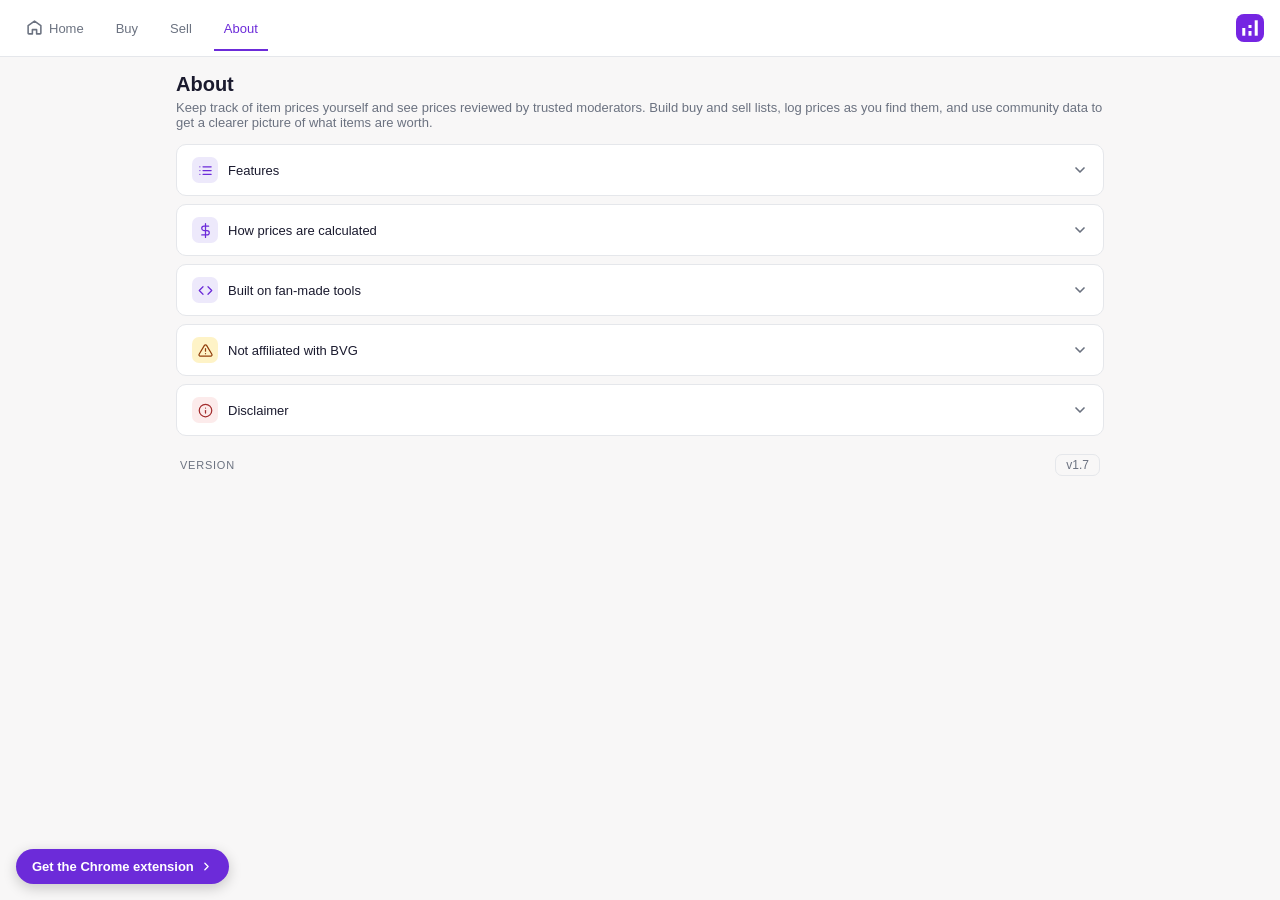
==== commit 8ad6078b: "heights" ====
--- a/about.html
+++ b/about.html
@@ -2,9 +2,20 @@
 <html lang="en">
 <head>
   <meta charset="UTF-8" />
+  <!-- Google tag (gtag.js) -->
+  <script async src="https://www.googletagmanager.com/gtag/js?id=G-JTVJ4QYRYX"></script>
+  <script>
+    window.dataLayer = window.dataLayer || [];
+    function gtag(){dataLayer.push(arguments);}
+    gtag('js', new Date());
+
+    gtag('config', 'G-JTVJ4QYRYX');
+  </script>
   <meta name="viewport" content="width=device-width, initial-scale=1.0" />
-  <title>YoWorld Price Guide | YoWorld Item Prices and Trading</title>
-  <meta name="description" content="YoWorld Price Guide: look up YoWorld item prices, see what items are trading for, and build your YoWorld buy and sell lists." />
+  <title>About | YoWorld Price Guide</title>
+  <meta name="description" content="Learn what the YoWorld Price Guide is and how it tracks community-reported YoWorld item prices." />
+  <link rel="canonical" href="https://yoworldpriceguide.github.io/about" />
+  <meta property="og:url" content="https://yoworldpriceguide.github.io/about" />
   <meta name="keywords" content="YoWorld, YoWorld info, YoWorld price guide, YoWorld prices, YoWorld item values, YoWorld price checker, YoWorld trading, YoWorld buy and sell" />
   <meta name="theme-color" content="#6c2bd9" />
   <meta property="og:title" content="YoWorld Price Guide" />
@@ -23,19 +34,19 @@
 
   <header>
     <nav>
-      <a class="tab" data-tab="search" href="index.html" title="Home">
+      <a class="tab" data-tab="search" href="./" title="Home">
         <svg viewBox="0 0 24 24" fill="none" stroke="currentColor" stroke-width="2.2" stroke-linecap="round" stroke-linejoin="round" style="margin-right:6px"><path d="M3 9.5L12 3l9 6.5V20a1 1 0 0 1-1 1h-5v-6h-6v6H4a1 1 0 0 1-1-1z"/></svg>
         Home
       </a>
-      <a class="tab" data-tab="buy" href="buy.html">
+      <a class="tab" data-tab="buy" href="buy">
         Buy
         <span class="tab-badge hidden" id="header-buy-count">0</span>
       </a>
-      <a class="tab" data-tab="sell" href="sell.html">
+      <a class="tab" data-tab="sell" href="sell">
         Sell
         <span class="tab-badge hidden" id="header-sell-count">0</span>
       </a>
-      <a class="tab active" data-tab="info" href="about.html">About</a>
+      <a class="tab active" data-tab="info" href="about">About</a>
     </nav>
     <div class="header-actions">
       <button id="close-btn" title="Close">✕</button>
@@ -48,7 +59,6 @@
 
   </header>
 
-  <div id="price-request-banner" class="price-request-banner hidden"></div>
   <div id="submit-reminder-banner" class="price-request-banner hidden"></div>
 
   <main>
--- a/style.css
+++ b/style.css
@@ -95,36 +95,6 @@
   font-weight: 500;
   color: var(--purple);
   line-height: 1.4;
-}
-
-.price-request-banner-link {
-  background: none;
-  border: none;
-  cursor: pointer;
-  font: inherit;
-  font-weight: 500;
-  color: var(--purple);
-  text-align: left;
-  padding: 0;
-}
-
-.price-request-banner-link:hover {
-  text-decoration: underline;
-}
-
-.price-request-banner-arrow {
-  font-weight: 700;
-}
-
-.price-request-banner-item {
-  background: none;
-  border: none;
-  cursor: pointer;
-  font: inherit;
-  font-weight: 600;
-  color: var(--purple);
-  padding: 0;
-  text-decoration: underline;
 }
 
 .price-request-banner-dismiss {
@@ -858,11 +828,6 @@
   border-color: var(--purple);
 }
 
-#tab-buy:not(.paintboard-active) .wl-export-check,
-#tab-sell:not(.paintboard-active) .wl-export-check {
-  display: none;
-}
-
 .list-offer-row {
   display: flex;
   flex-direction: column;
@@ -1163,6 +1128,24 @@
 }
 
 .paintboard-preview-panel.hidden { display: none; }
+
+/* Shown on narrow screens only (see site.css); hidden while the sidebar is open */
+.generate-paintboards-btn {
+  display: none;
+  width: 100%;
+  margin-bottom: 14px;
+  padding: 10px 16px;
+  border: none;
+  border-radius: 8px;
+  background: var(--purple);
+  color: #fff;
+  font-size: 14px;
+  font-weight: 600;
+  cursor: pointer;
+}
+
+.generate-paintboards-btn:hover { background: var(--purple-mid); }
+.generate-paintboards-btn.hidden { display: none; }
 
 /* Export panel: a column beside the list that stays in view while the list scrolls */
 .paintboard-bar {
--- a/site.css
+++ b/site.css
@@ -226,26 +226,35 @@
   }
 }
 
-/* Link to the Chrome extension, next to the logo in the header */
+/* Link to the Chrome extension: a floating button in the bottom-left corner */
 .extension-cta {
-  margin-left: auto; /* keeps the link and the logo at the right edge */
-  align-self: center;
-  margin-bottom: 14px;
+  position: fixed;
+  left: 16px;
+  bottom: 16px;
+  z-index: 35; /* below the paintboard sidebar (z-index 40) so it never covers the Export button */
   display: inline-flex;
   align-items: center;
   gap: 6px;
-  padding: 7px 12px;
+  padding: 10px 16px;
   border-radius: 999px;
   background: var(--purple);
   color: #fff;
-  font-size: 12px;
+  font-size: 13px;
   font-weight: 600;
   white-space: nowrap;
   text-decoration: none;
+  box-shadow: 0 4px 14px rgba(0, 0, 0, 0.2);
 }
 
 .extension-cta:hover {
   background: var(--purple-mid);
+}
+
+/* Small screens: the extension button is hidden entirely (same breakpoint as the mobile sidebar) */
+@media (max-width: 800px) {
+  .extension-cta {
+    display: none;
+  }
 }
 
 /* Buy and Sell: the list and the export panel sit side by side */
@@ -304,4 +313,14 @@
   .paintboard-bar.collapsed {
     width: 40px;
   }
-}
+
+  /* Buy and sell pages: the sidebar is closed until "Generate paintboards" opens it */
+  #paintboard-bar-buy.collapsed,
+  #paintboard-bar-sell.collapsed {
+    display: none;
+  }
+
+  .generate-paintboards-btn {
+    display: block;
+  }
+}
